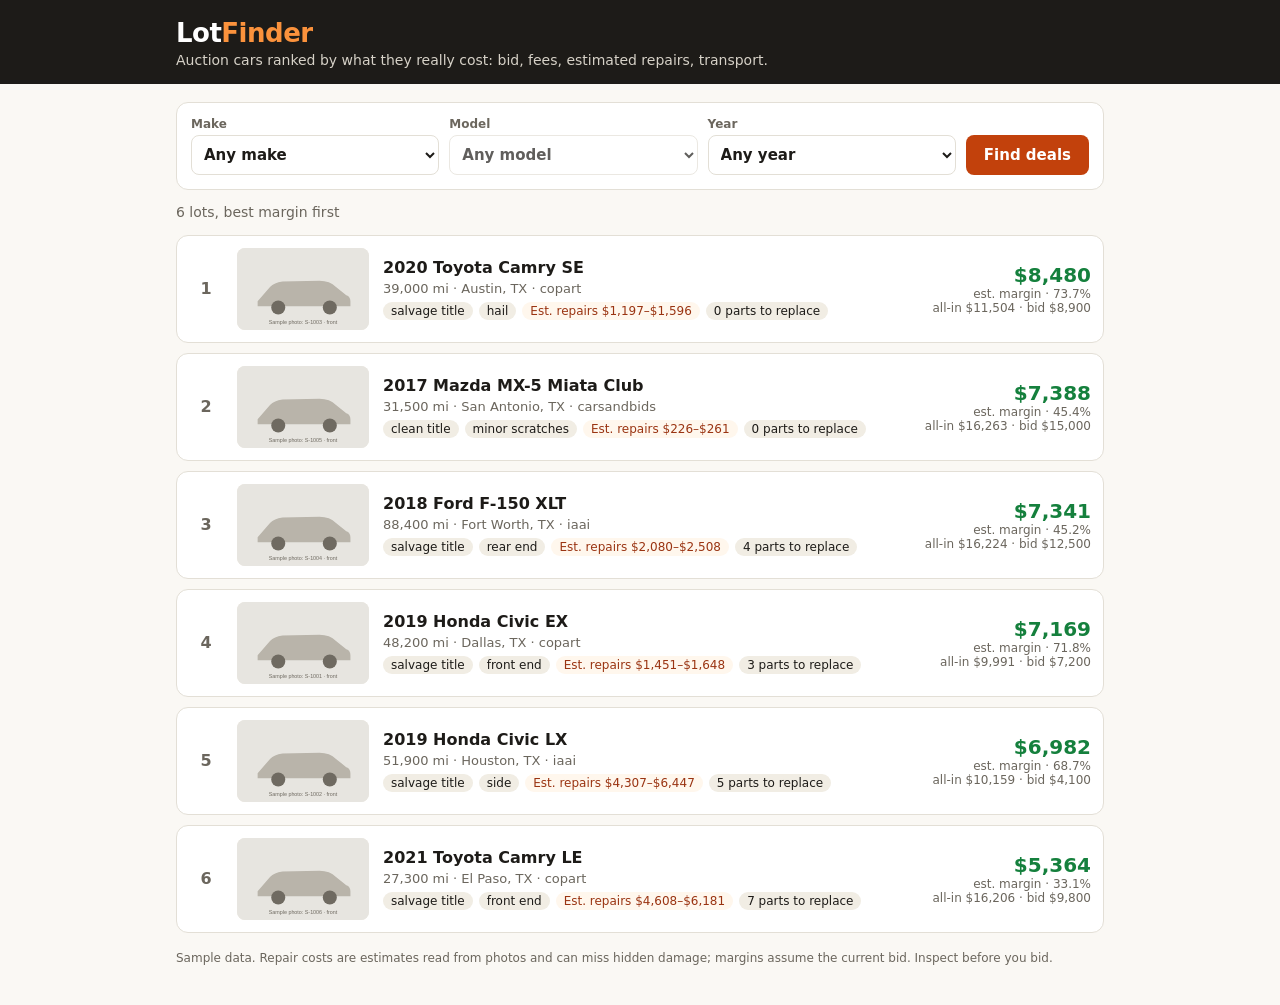
==== index.html @ 8c4d3ca0 "LotFinder 0.9.0" ====
<!DOCTYPE html>
<html lang="en" data-static="1">
<head>
<meta charset="utf-8">
<meta name="viewport" content="width=device-width, initial-scale=1">
<title>LotFinder: auction cars ranked by true margin</title>
<link rel="icon" href="data:image/svg+xml,%3Csvg xmlns='http://www.w3.org/2000/svg' viewBox='0 0 16 16'%3E%3Crect width='16' height='16' rx='3' fill='%23c2410c'/%3E%3C/svg%3E">
<link rel="stylesheet" href="static/style.css">
</head>
<body>
<header class="top">
  <div class="wrap">
    <a class="brand" href="./">Lot<span>Finder</span></a>
    <p class="tag">Auction cars ranked by what they really cost: bid, fees, estimated repairs, transport.</p>
  </div>
</header>

<main class="wrap">
  <form id="search" class="search" autocomplete="off">
    <label>Make
      <select id="make" name="make"><option value="">Any make</option></select>
    </label>
    <label>Model
      <select id="model" name="model" disabled><option value="">Any model</option></select>
    </label>
    <label>Year
      <select id="year" name="year"><option value="">Any year</option></select>
    </label>
    <button type="submit">Find deals</button>
  </form>

  <p id="status" class="status" role="status"></p>
  <ol id="results" class="results"></ol>
  <p class="fine">Sample data. Repair costs are estimates read from photos and can miss hidden
    damage; margins assume the current bid. Inspect before you bid.</p>
</main>

<dialog id="lot" class="lot">
  <form method="dialog"><button class="close" aria-label="Close">×</button></form>
  <div id="lot-body"></div>
</dialog>

<script src="static/app.js"></script>
</body>
</html>
---- static/style.css ----
:root {
  --ink: #1d1b18; --muted: #6b665d; --line: #e3dfd6; --bg: #faf8f4; --card: #fff;
  --accent: #c2410c; --good: #15803d; --bad: #b91c1c; --chip: #f1ede4;
  font-family: system-ui, -apple-system, "Segoe UI", Roboto, sans-serif;
  color: var(--ink); background: var(--bg);
}
* { box-sizing: border-box; }
body { margin: 0; }
.wrap { max-width: 960px; margin: 0 auto; padding: 0 16px; }
.top { background: var(--ink); color: #fff; padding: 18px 0 16px; }
.brand { color: #fff; text-decoration: none; font-weight: 800; font-size: 26px; letter-spacing: -0.5px; }
.brand span { color: #fb923c; }
.tag { margin: 4px 0 0; color: #d6d1c7; font-size: 14px; }

.search { display: grid; grid-template-columns: repeat(3, 1fr) auto; gap: 10px; align-items: end;
  background: var(--card); border: 1px solid var(--line); border-radius: 12px; padding: 14px; margin: 18px 0 8px; }
.search label { display: flex; flex-direction: column; font-size: 12px; font-weight: 600; color: var(--muted); gap: 4px; }
.search select, .search button { font: inherit; font-size: 15px; height: 40px; border-radius: 8px; }
.search select { border: 1px solid var(--line); background: #fff; padding: 0 8px; color: var(--ink); }
.search button { background: var(--accent); color: #fff; border: 0; padding: 0 18px; font-weight: 700; cursor: pointer; }
@media (max-width: 640px) { .search { grid-template-columns: 1fr 1fr; } .search button { grid-column: span 2; } }

.status { color: var(--muted); font-size: 14px; min-height: 1.2em; }
.results { list-style: none; padding: 0; margin: 0; display: grid; gap: 10px; }
.deal { display: grid; grid-template-columns: 34px 132px 1fr auto; gap: 14px; align-items: center;
  background: var(--card); border: 1px solid var(--line); border-radius: 12px; padding: 12px; cursor: pointer; }
.deal:hover, .deal:focus-visible { border-color: var(--accent); outline: none; }
.rank { font-weight: 800; color: var(--muted); text-align: center; }
.deal img { width: 132px; height: 82px; object-fit: cover; border-radius: 8px; background: var(--chip); }
.deal h3 { margin: 0 0 4px; font-size: 16px; }
.meta { color: var(--muted); font-size: 13px; }
.chips { display: flex; flex-wrap: wrap; gap: 6px; margin-top: 6px; }
.chip { background: var(--chip); border-radius: 99px; padding: 2px 8px; font-size: 12px; }
.chip.est { background: #fff7ed; color: #9a3412; }
.money { text-align: right; }
.margin { font-size: 20px; font-weight: 800; }
.pos { color: var(--good); } .neg { color: var(--bad); }
.small { font-size: 12px; color: var(--muted); }
@media (max-width: 640px) {
  .deal { grid-template-columns: 96px 1fr; }
  .rank { display: none; } .deal img { width: 96px; height: 64px; }
  .money { grid-column: span 2; text-align: left; display: flex; gap: 12px; align-items: baseline; }
}
.fine { color: var(--muted); font-size: 12px; margin: 18px 0 40px; }

.lot { width: min(760px, 96vw); max-height: 92vh; overflow: auto; border: 0; border-radius: 14px; padding: 18px; }
.lot::backdrop { background: rgb(0 0 0 / 0.45); }
.close { float: right; border: 0; background: none; font-size: 28px; line-height: 1; cursor: pointer; color: var(--muted); }
.photos { display: grid; grid-template-columns: repeat(auto-fill, minmax(150px, 1fr)); gap: 8px; margin: 12px 0; }
.photos img { width: 100%; border-radius: 8px; background: var(--chip); }
table { width: 100%; border-collapse: collapse; font-size: 14px; }
th, td { text-align: left; padding: 6px 4px; border-bottom: 1px solid var(--line); }
td.n, th.n { text-align: right; font-variant-numeric: tabular-nums; }
tr.total td { font-weight: 800; border-bottom: 0; }
.notice { background: #fff7ed; color: #9a3412; border-radius: 8px; padding: 8px 10px; font-size: 13px; margin: 10px 0; }
h4 { margin: 18px 0 6px; }
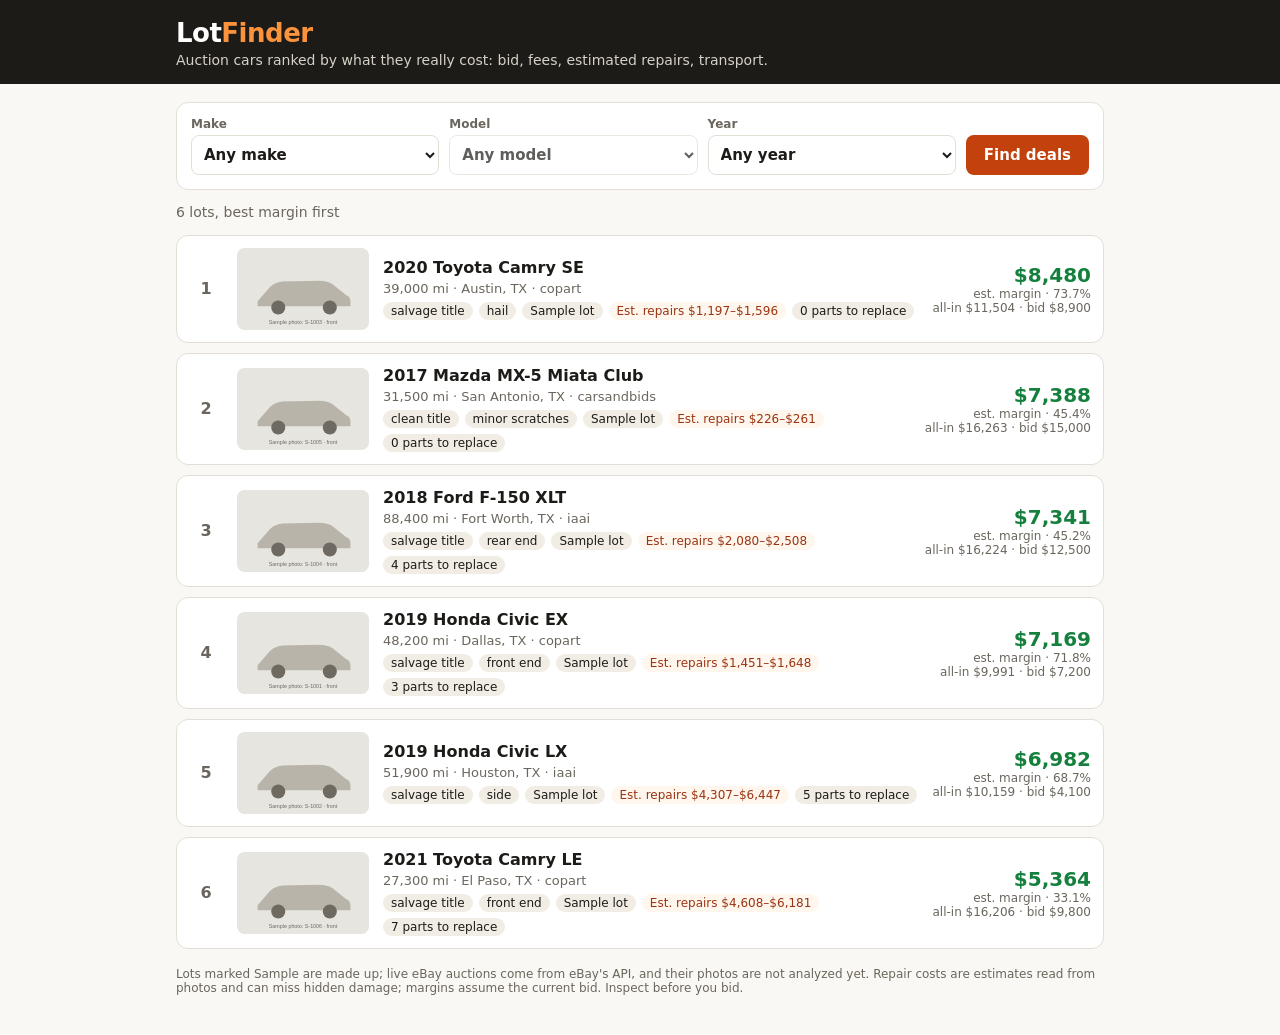
==== commit bdb45efa: "LotFinder 0.10.0" ====
--- a/index.html
+++ b/index.html
@@ -31,7 +31,7 @@
 
   <p id="status" class="status" role="status"></p>
   <ol id="results" class="results"></ol>
-  <p class="fine">Sample data. Repair costs are estimates read from photos and can miss hidden
+  <p class="fine">Lots marked Sample are made up; live eBay auctions come from eBay's API, and their photos are not analyzed yet. Repair costs are estimates read from photos and can miss hidden
     damage; margins assume the current bid. Inspect before you bid.</p>
 </main>
 
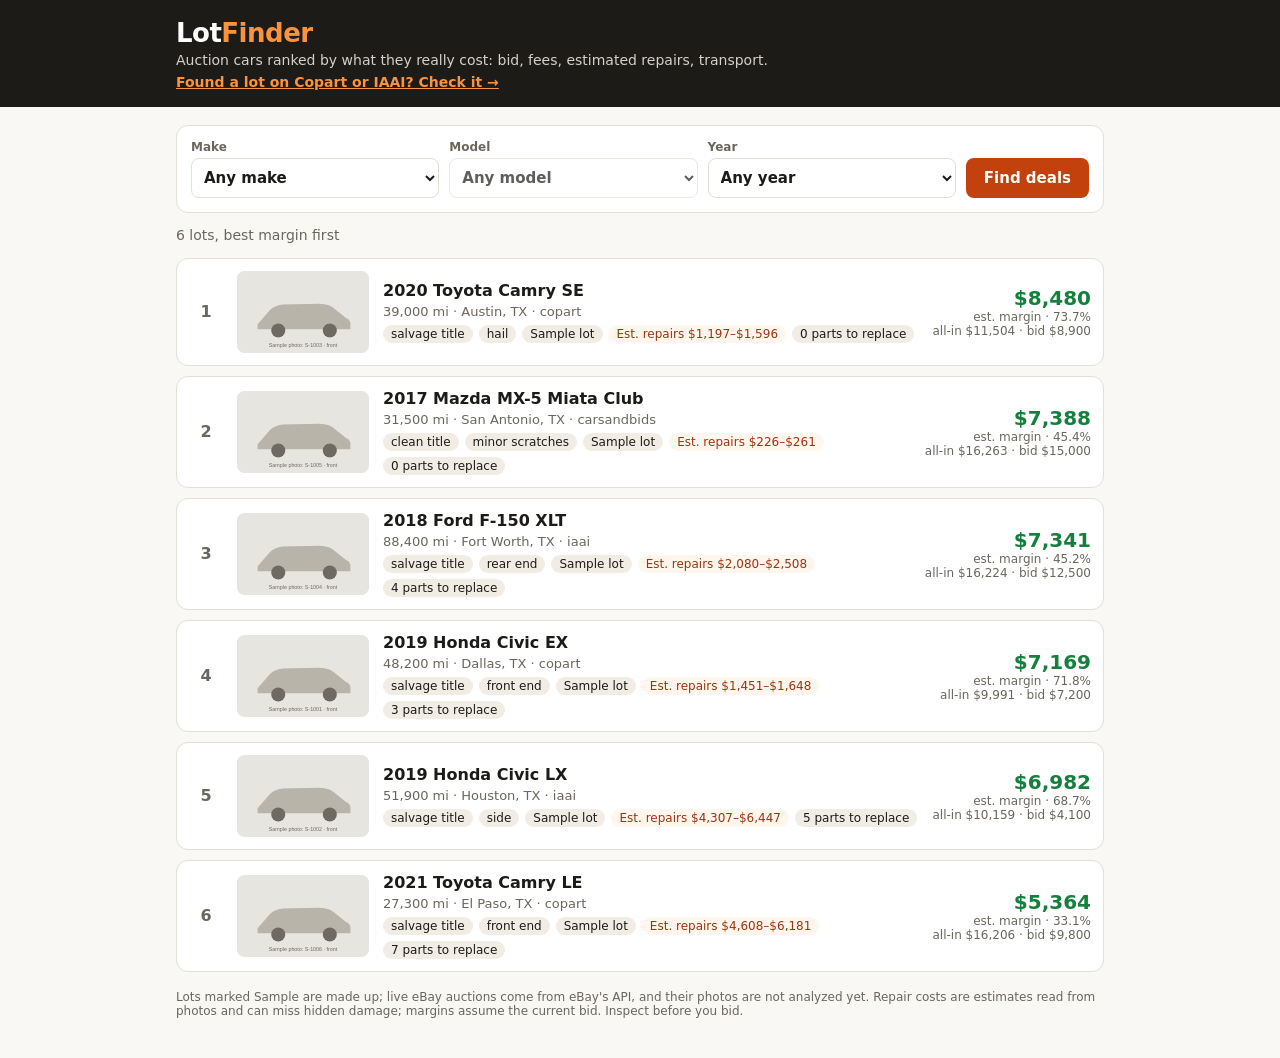
==== commit cdff740a: "LotFinder 0.11.0" ====
--- a/index.html
+++ b/index.html
@@ -12,6 +12,7 @@
   <div class="wrap">
     <a class="brand" href="./">Lot<span>Finder</span></a>
     <p class="tag">Auction cars ranked by what they really cost: bid, fees, estimated repairs, transport.</p>
+    <a class="cta" href="check.html">Found a lot on Copart or IAAI? Check it →</a>
   </div>
 </header>
 
--- a/static/style.css
+++ b/static/style.css
@@ -54,3 +54,29 @@
 tr.total td { font-weight: 800; border-bottom: 0; }
 .notice { background: #fff7ed; color: #9a3412; border-radius: 8px; padding: 8px 10px; font-size: 13px; margin: 10px 0; }
 h4 { margin: 18px 0 6px; }
+
+/* Check a lot (check.html) */
+.nav { margin: 14px 0 0; font-size: 14px; }
+.nav a, .result a { color: var(--accent); }
+.check fieldset { background: var(--card); border: 1px solid var(--line); border-radius: 12px; padding: 14px;
+  margin: 14px 0; display: grid; grid-template-columns: repeat(3, 1fr); gap: 10px; }
+.check legend { font-weight: 700; padding: 0 6px; }
+.check label { display: flex; flex-direction: column; font-size: 12px; font-weight: 600; color: var(--muted); gap: 4px; }
+.check label.wide { grid-column: 1 / -1; }
+.check input, .check select { font: inherit; font-size: 15px; height: 40px; border: 1px solid var(--line);
+  border-radius: 8px; padding: 0 8px; background: #fff; color: var(--ink); min-width: 0; }
+.check input[type="file"] { grid-column: 1 / -1; height: auto; padding: 8px; }
+.check .photos { grid-column: 1 / -1; }
+.check button { font: inherit; font-size: 16px; height: 44px; border: 0; border-radius: 8px; padding: 0 22px;
+  background: var(--accent); color: #fff; font-weight: 700; cursor: pointer; }
+.parts { grid-column: 1 / -1; display: grid; grid-template-columns: repeat(auto-fill, minmax(220px, 1fr)); gap: 8px; }
+.check label.part { flex-direction: row; align-items: center; justify-content: space-between; gap: 8px;
+  font-weight: 500; color: var(--ink); font-size: 14px; }
+.check label.part select { height: 34px; width: 104px; flex: none; }
+.error { color: var(--bad); font-weight: 600; min-height: 1.2em; }
+.result { background: var(--card); border: 1px solid var(--line); border-radius: 12px; padding: 16px; margin: 14px 0; }
+.result h2 { margin: 0 0 4px; }
+.result .margin { font-size: 26px; font-weight: 800; margin: 8px 0; }
+.result .margin.pos { color: var(--good); } .result .margin.neg { color: var(--bad); }
+.cta { display: inline-block; margin: 6px 0 0; font-size: 14px; color: #fb923c; font-weight: 600; }
+@media (max-width: 640px) { .check fieldset { grid-template-columns: 1fr 1fr; } }
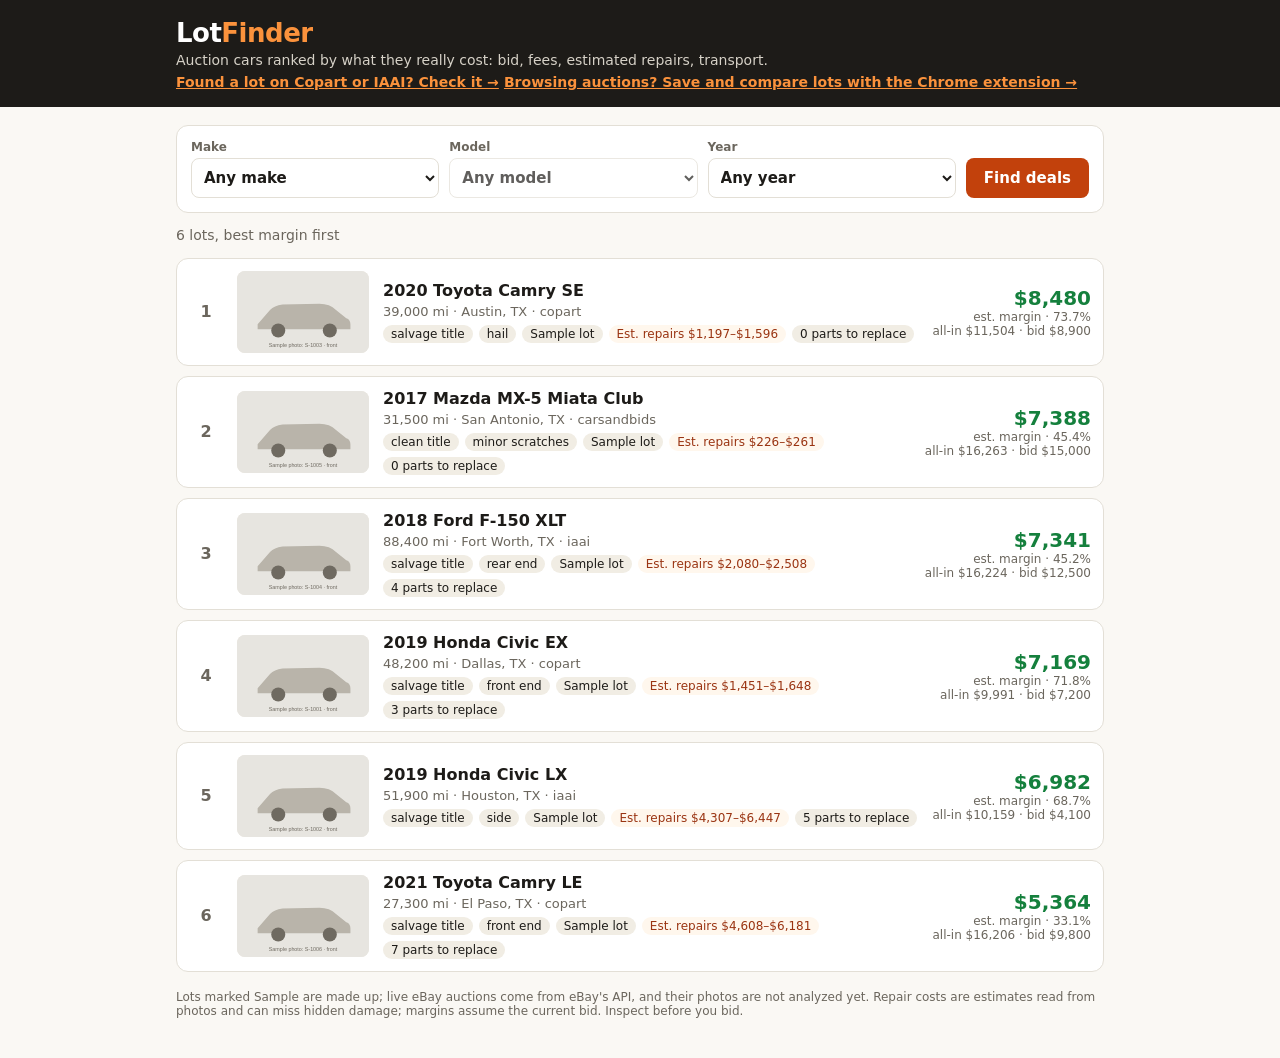
==== commit 81294223: "LotFinder 0.12.0" ====
--- a/index.html
+++ b/index.html
@@ -13,6 +13,7 @@
     <a class="brand" href="./">Lot<span>Finder</span></a>
     <p class="tag">Auction cars ranked by what they really cost: bid, fees, estimated repairs, transport.</p>
     <a class="cta" href="check.html">Found a lot on Copart or IAAI? Check it →</a>
+    <a class="cta" href="extension.html">Browsing auctions? Save and compare lots with the Chrome extension →</a>
   </div>
 </header>
 
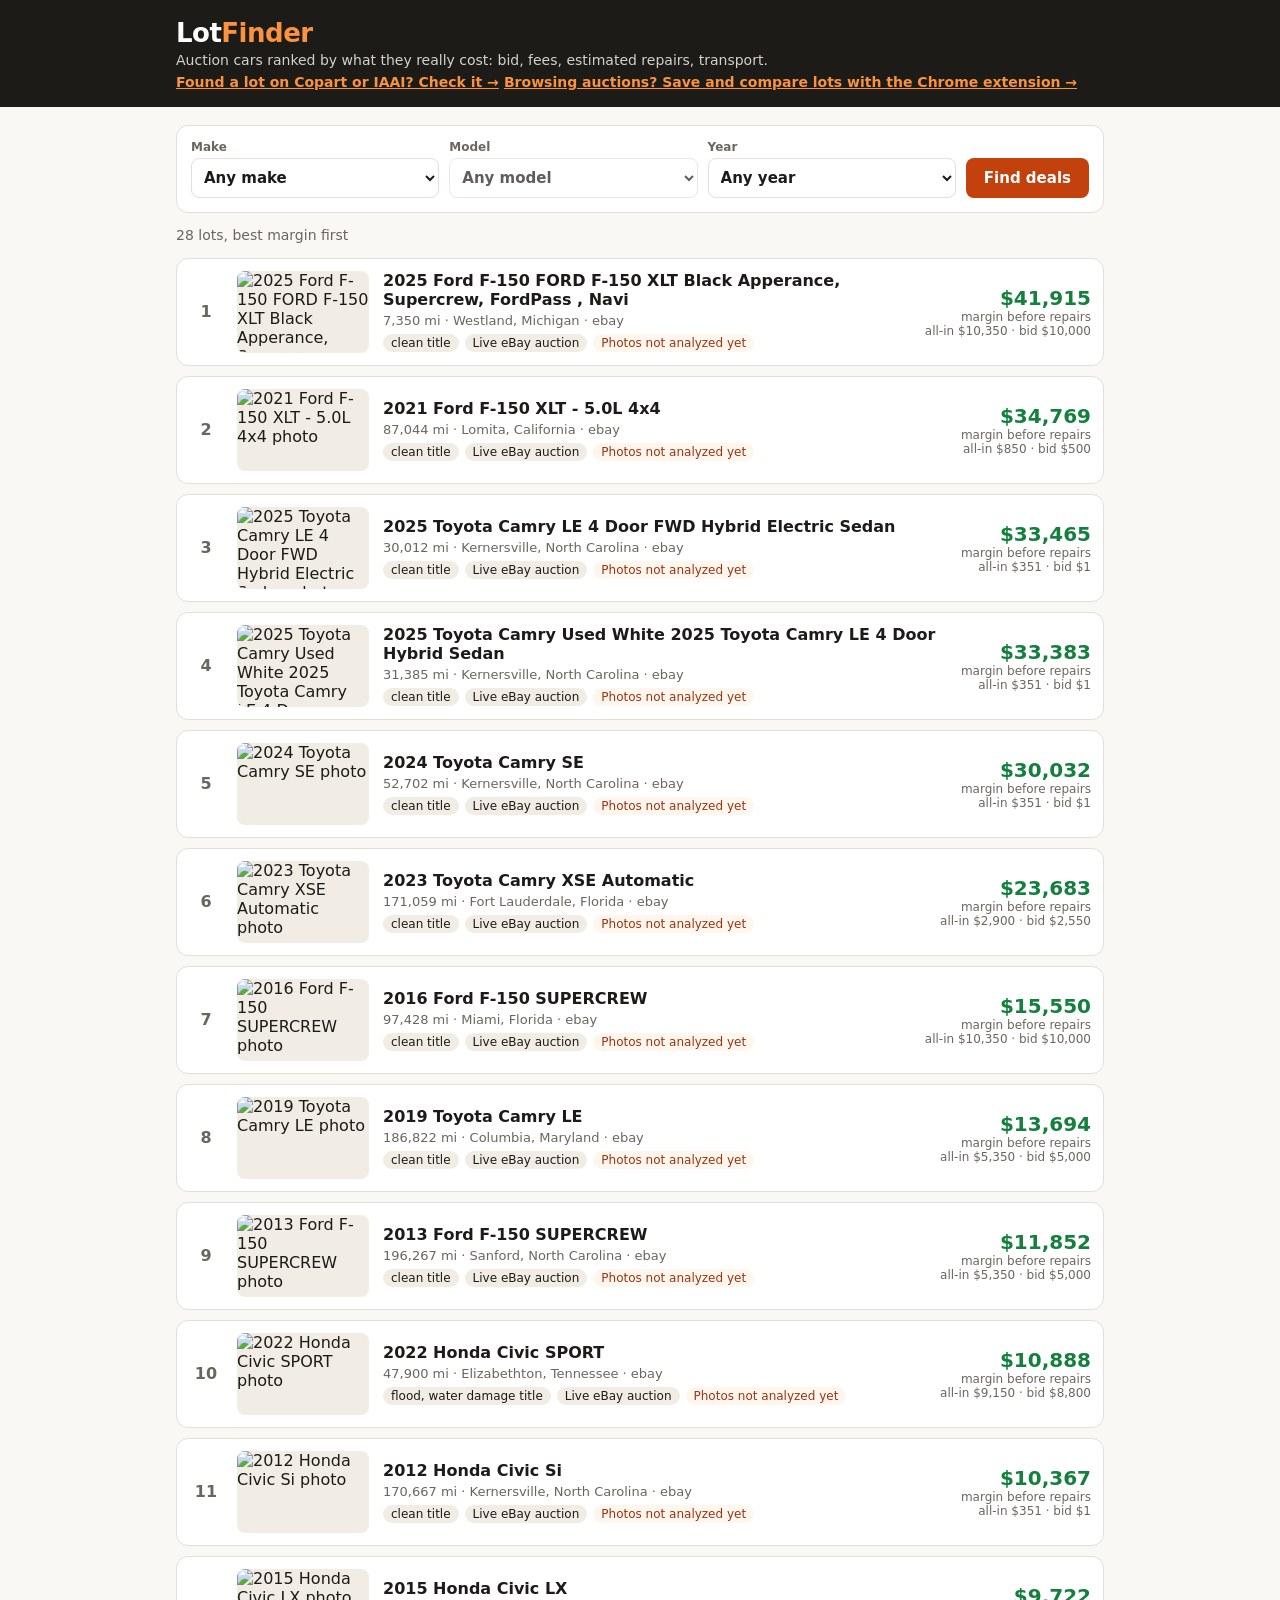
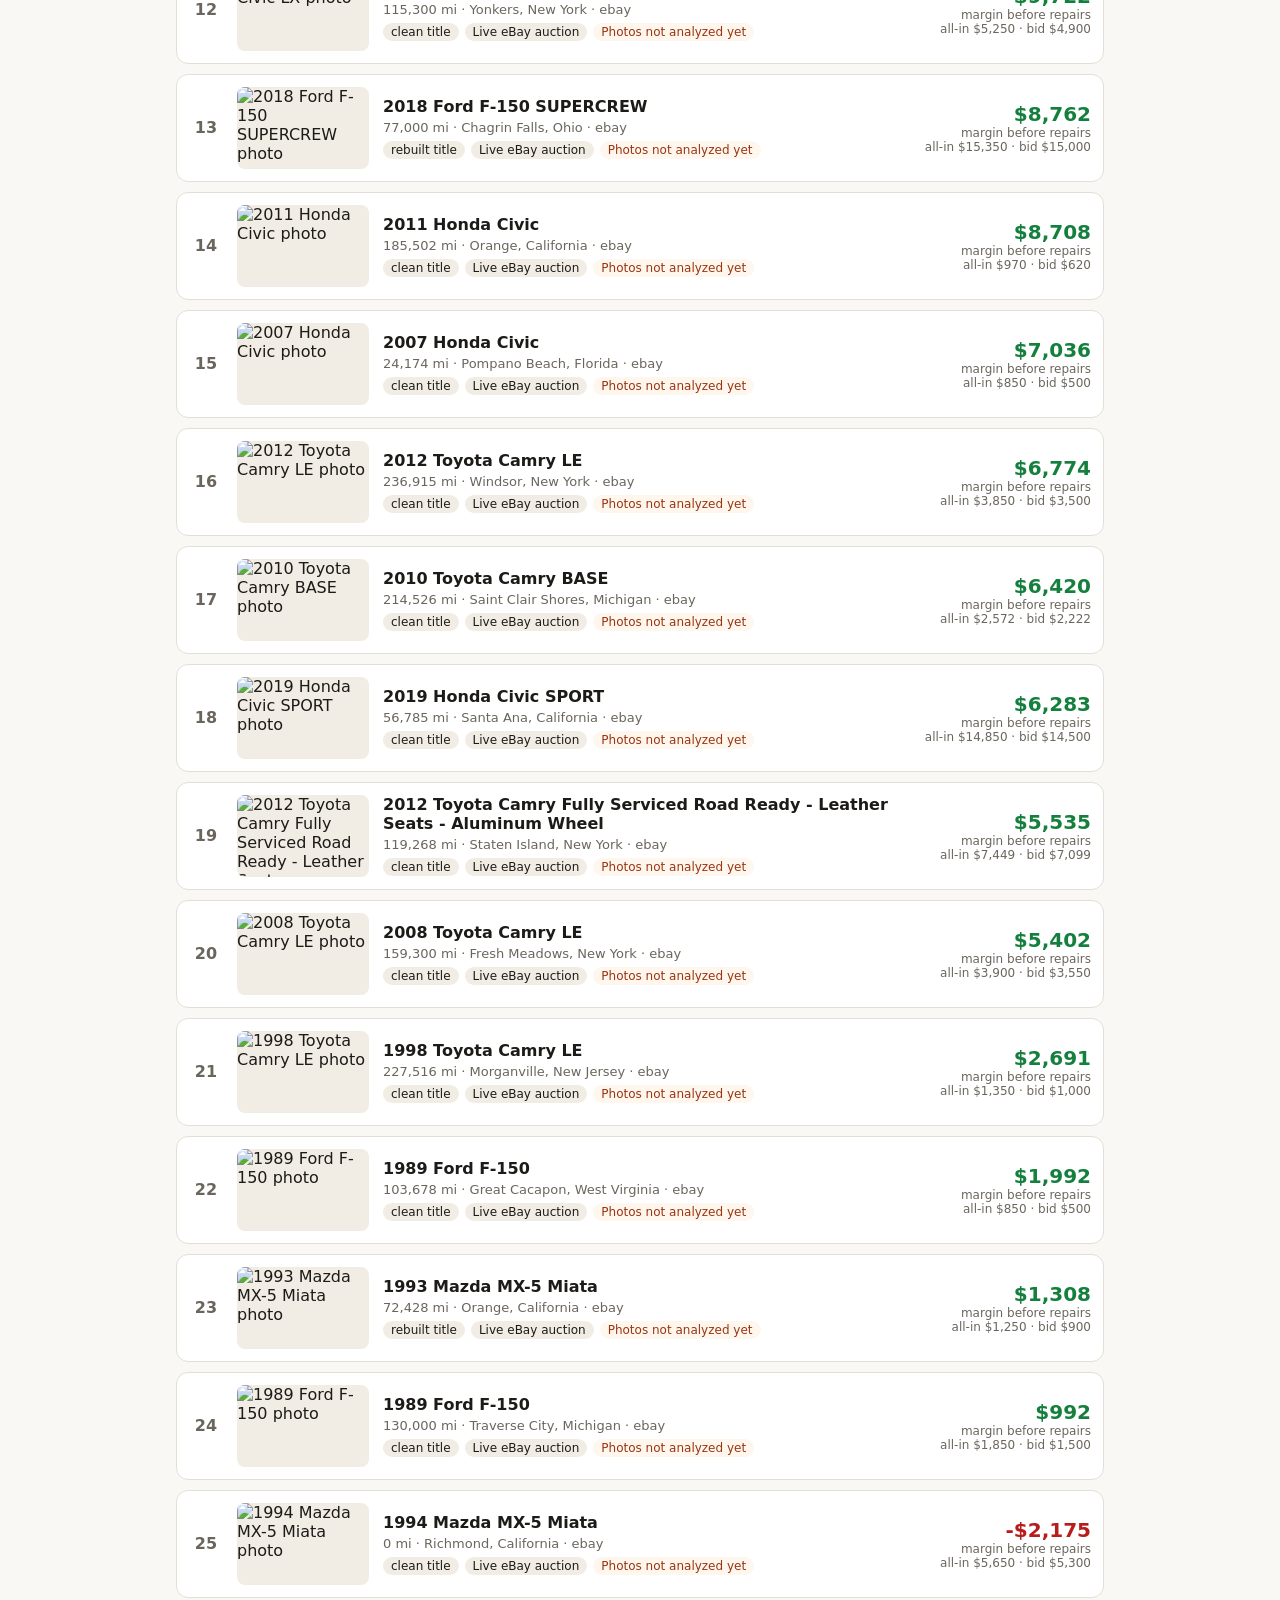
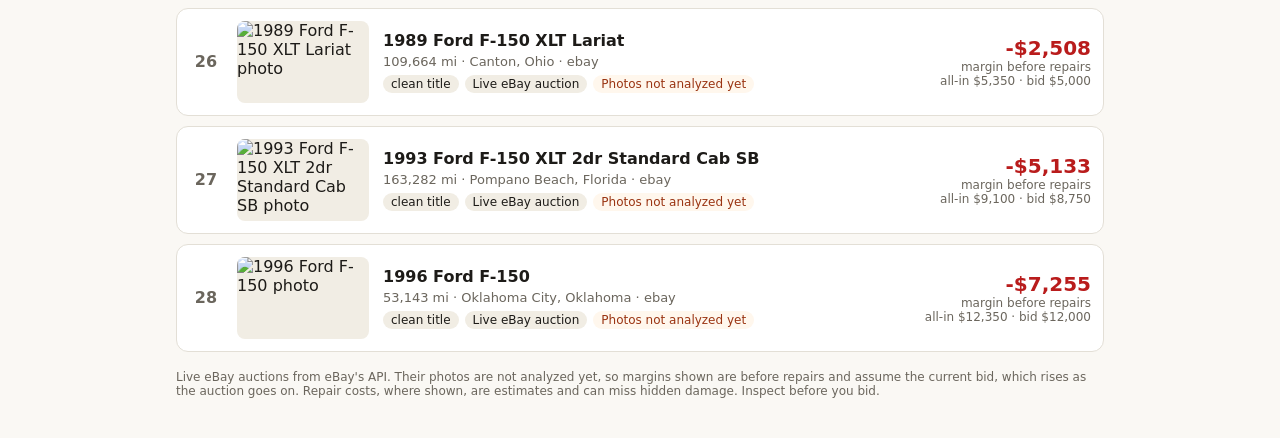
==== commit 6119e43e: "LotFinder 0.13.0" ====
--- a/index.html
+++ b/index.html
@@ -33,8 +33,9 @@
 
   <p id="status" class="status" role="status"></p>
   <ol id="results" class="results"></ol>
-  <p class="fine">Lots marked Sample are made up; live eBay auctions come from eBay's API, and their photos are not analyzed yet. Repair costs are estimates read from photos and can miss hidden
-    damage; margins assume the current bid. Inspect before you bid.</p>
+  <p class="fine">Live eBay auctions from eBay's API. Their photos are not analyzed yet, so margins shown are before
+    repairs and assume the current bid, which rises as the auction goes on. Repair costs, where shown, are
+    estimates and can miss hidden damage. Inspect before you bid.</p>
 </main>
 
 <dialog id="lot" class="lot">
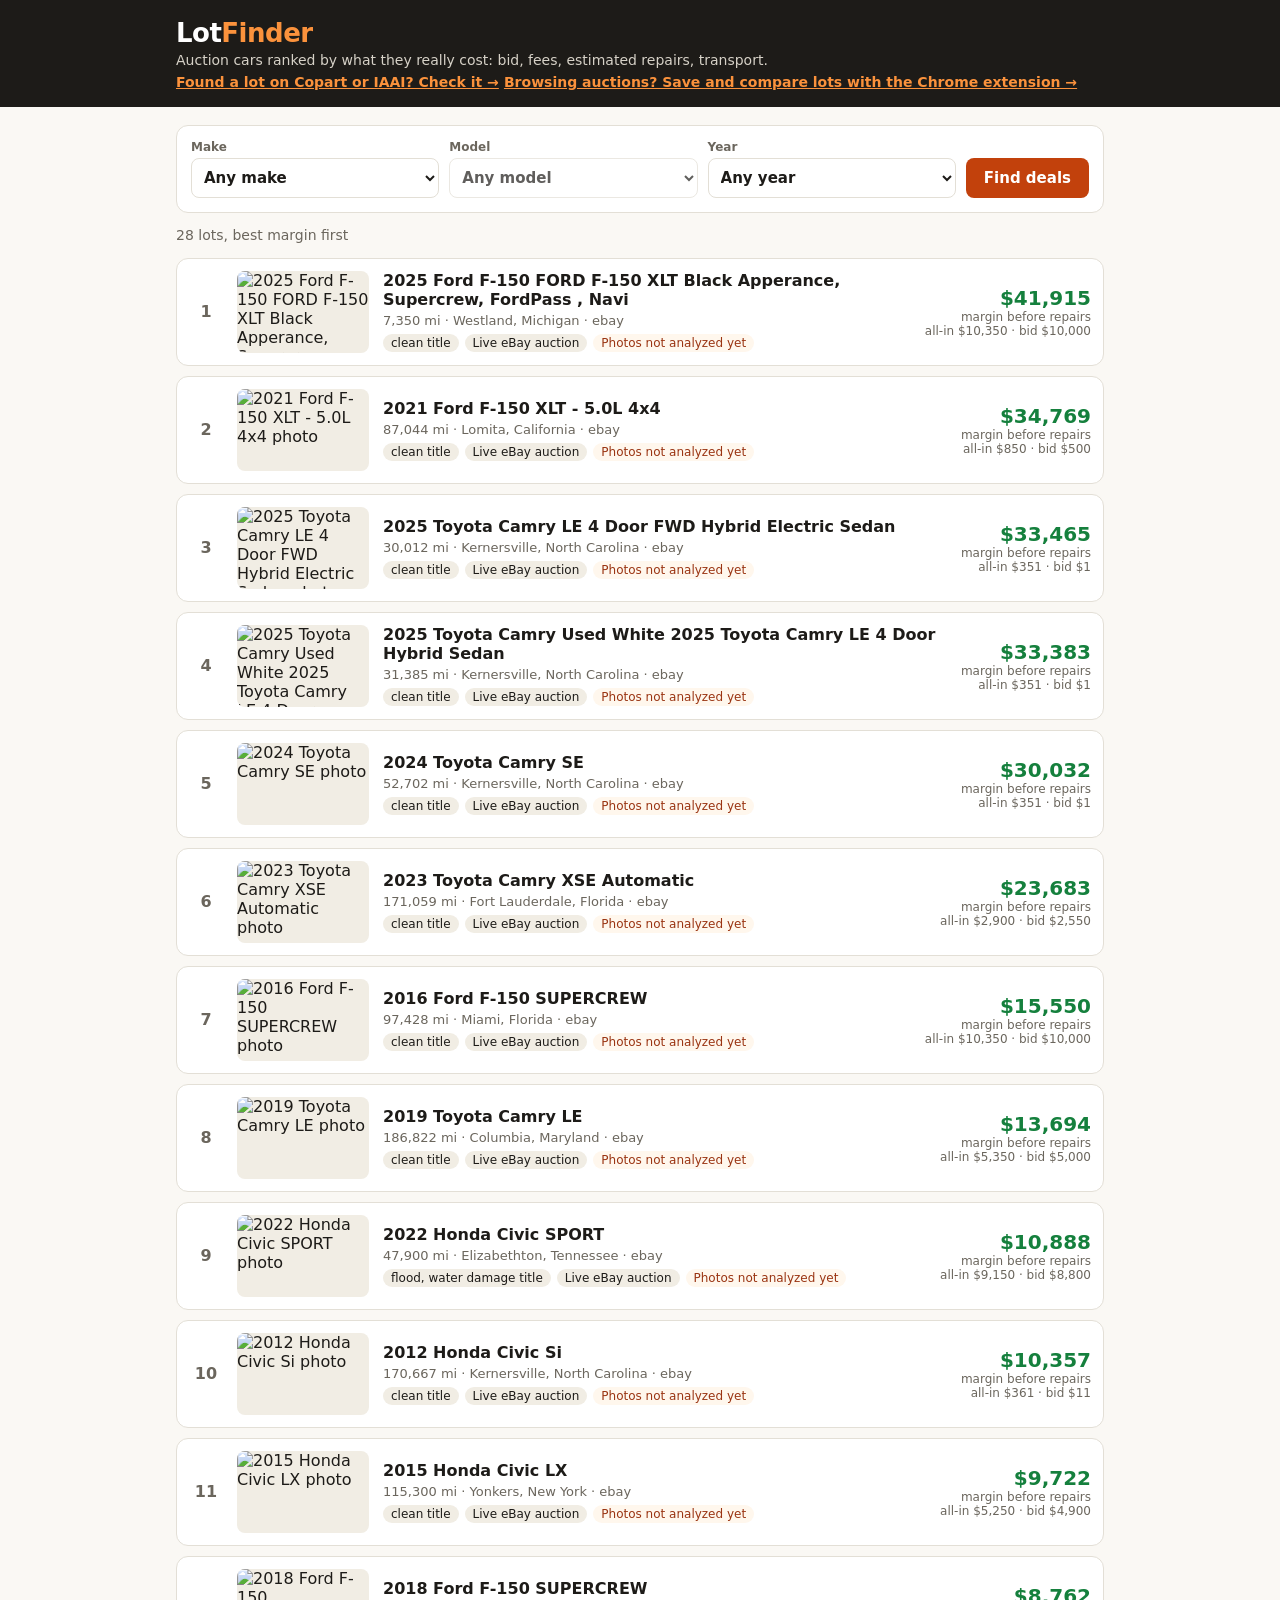
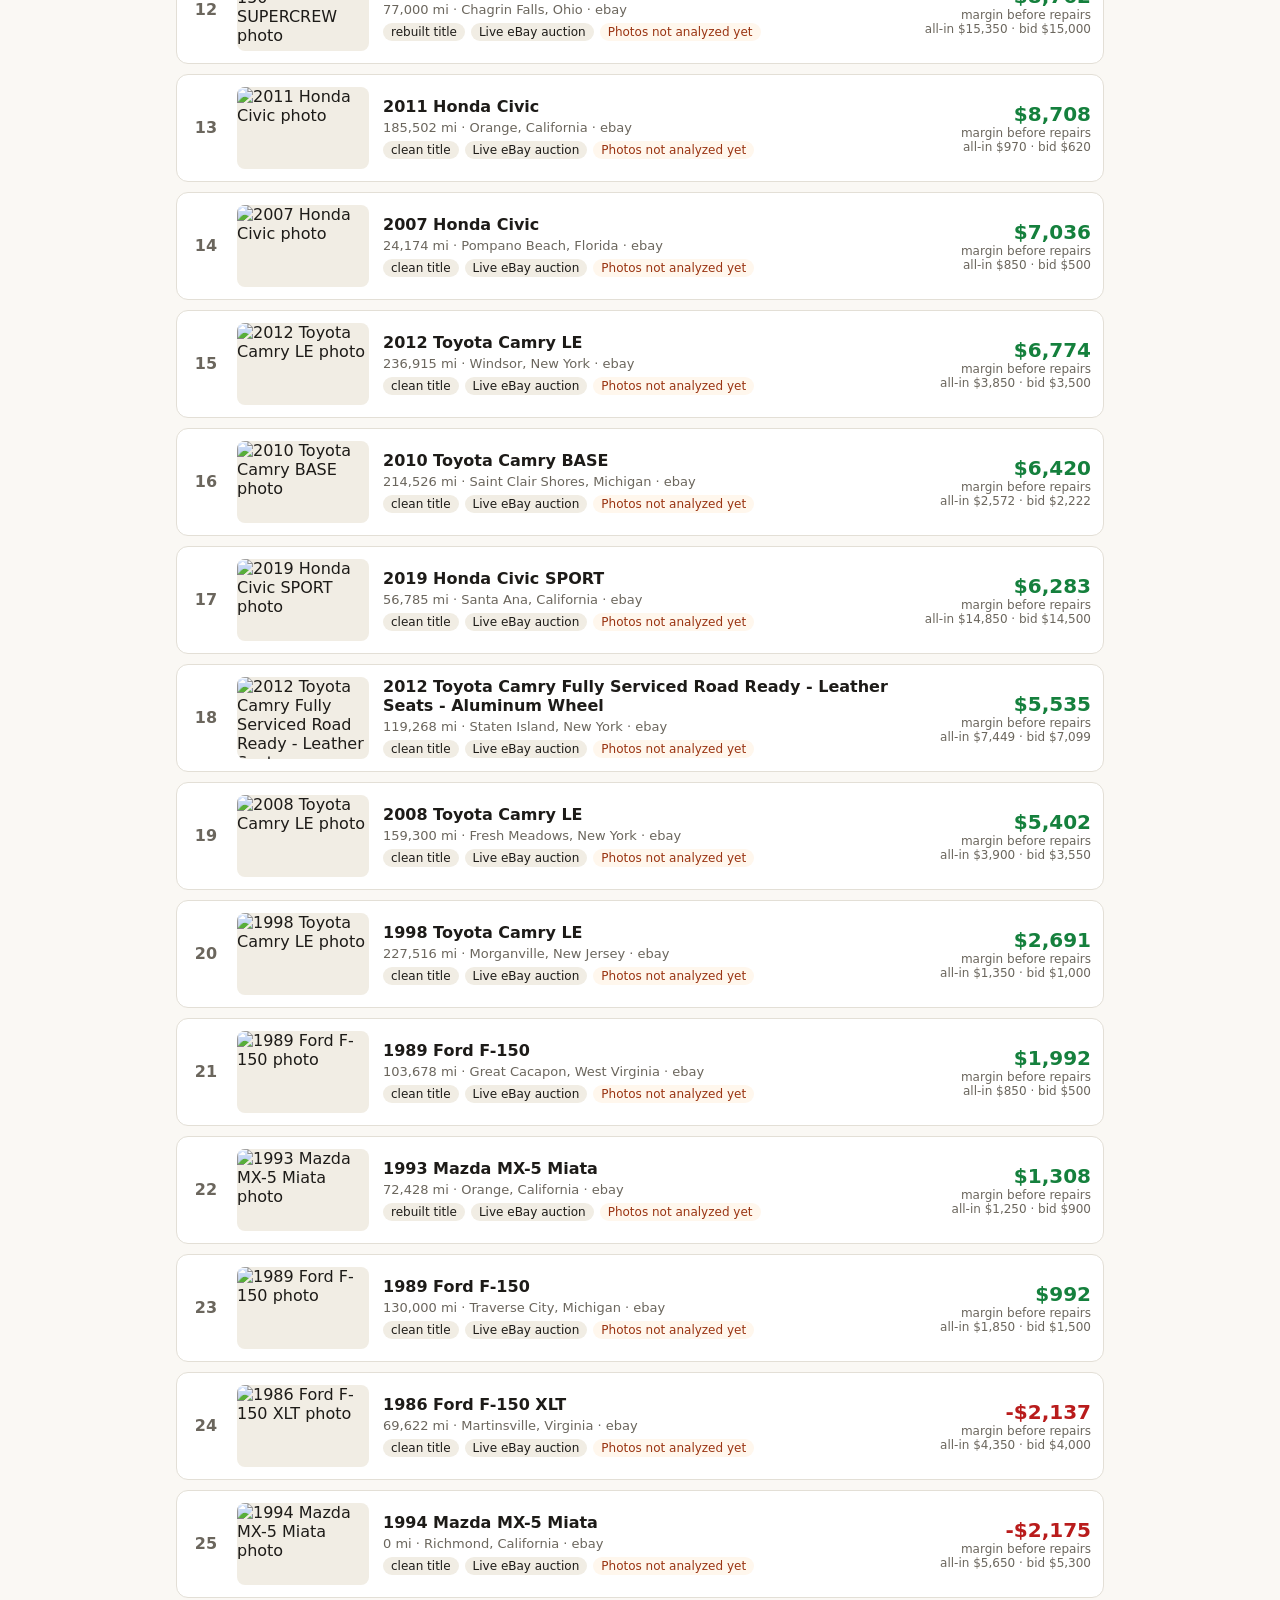
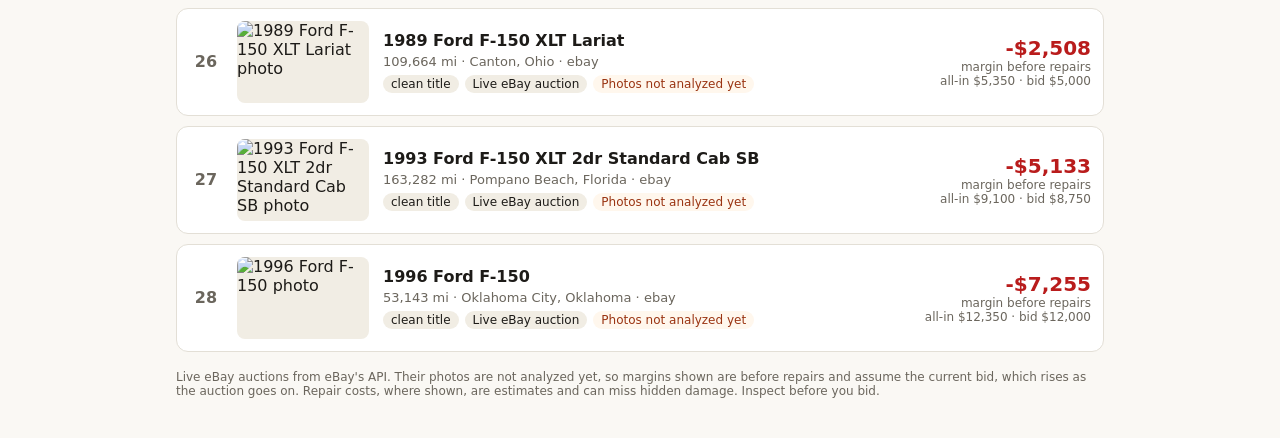
==== commit 069aa829: "LotFinder 0.14.0" ====
--- a/index.html
+++ b/index.html
@@ -43,6 +43,7 @@
   <div id="lot-body"></div>
 </dialog>
 
+<script src="static/score.js"></script>
 <script src="static/app.js"></script>
 </body>
 </html>
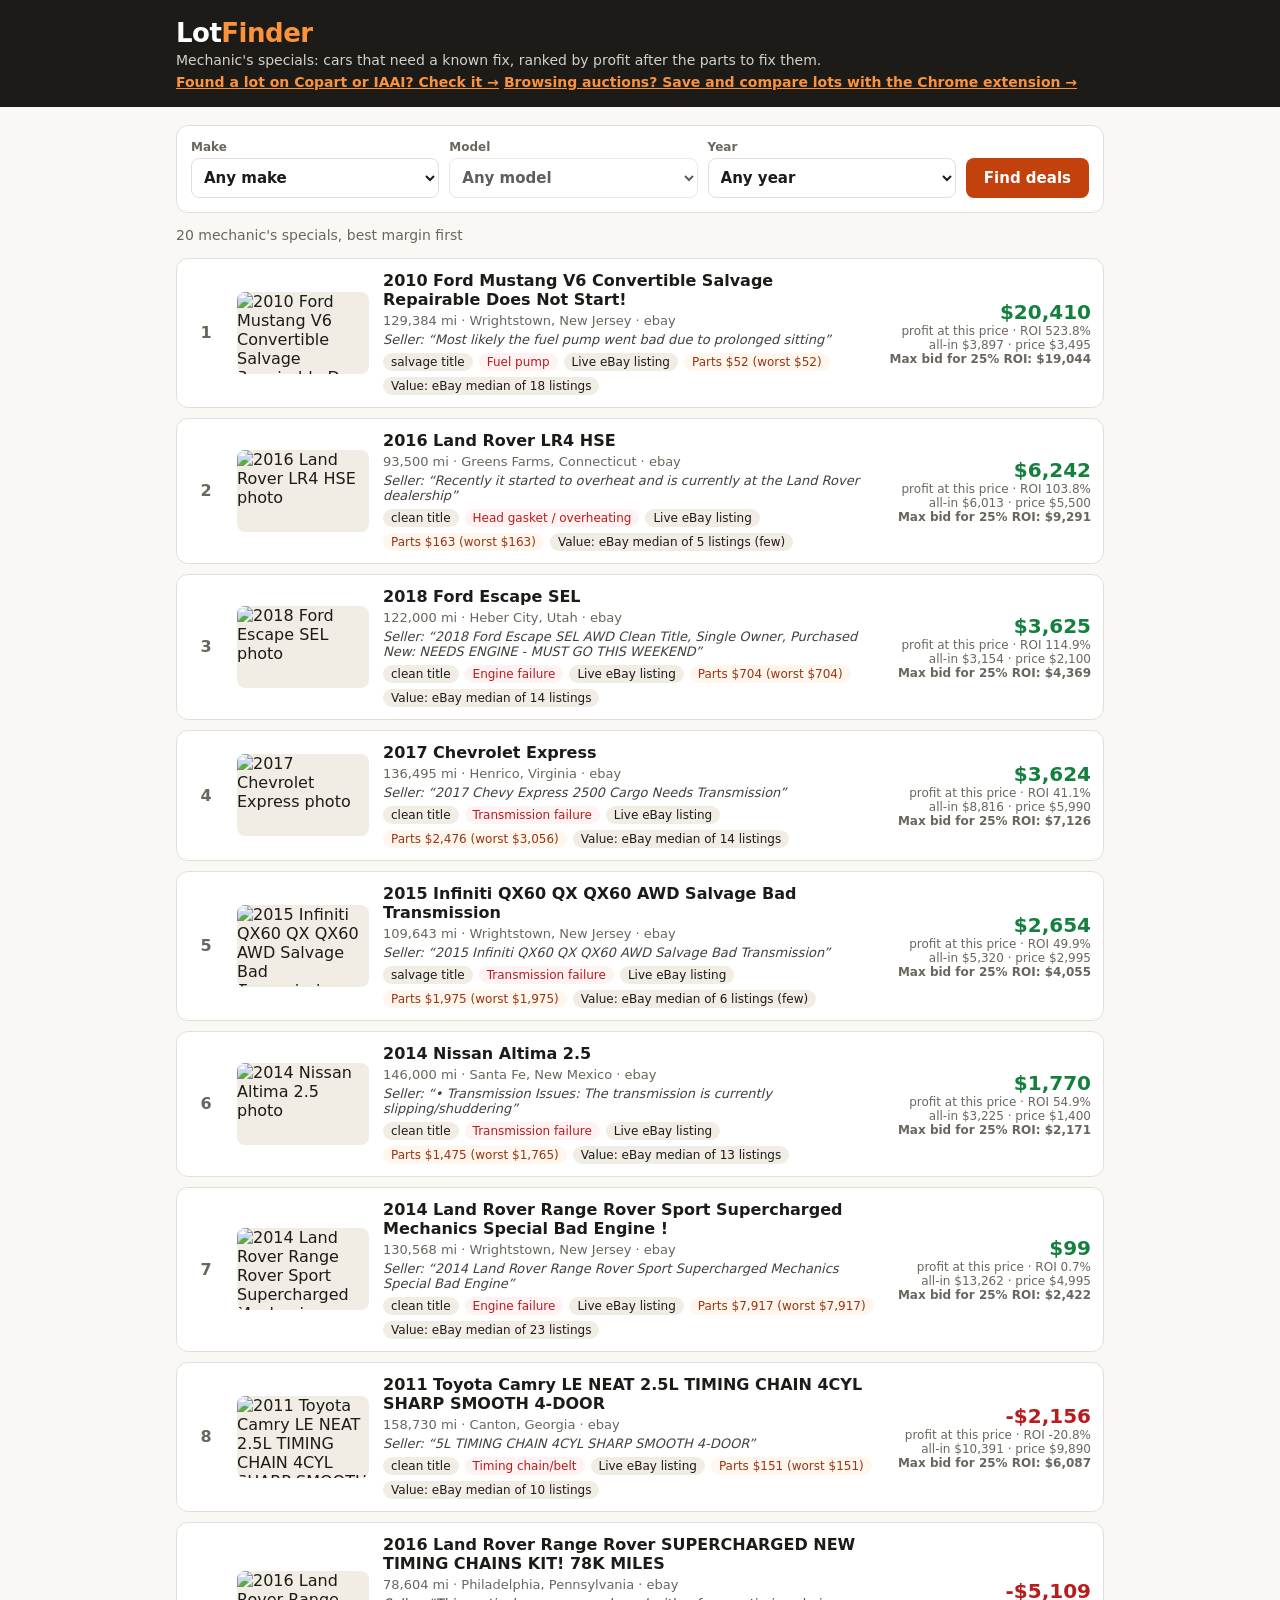
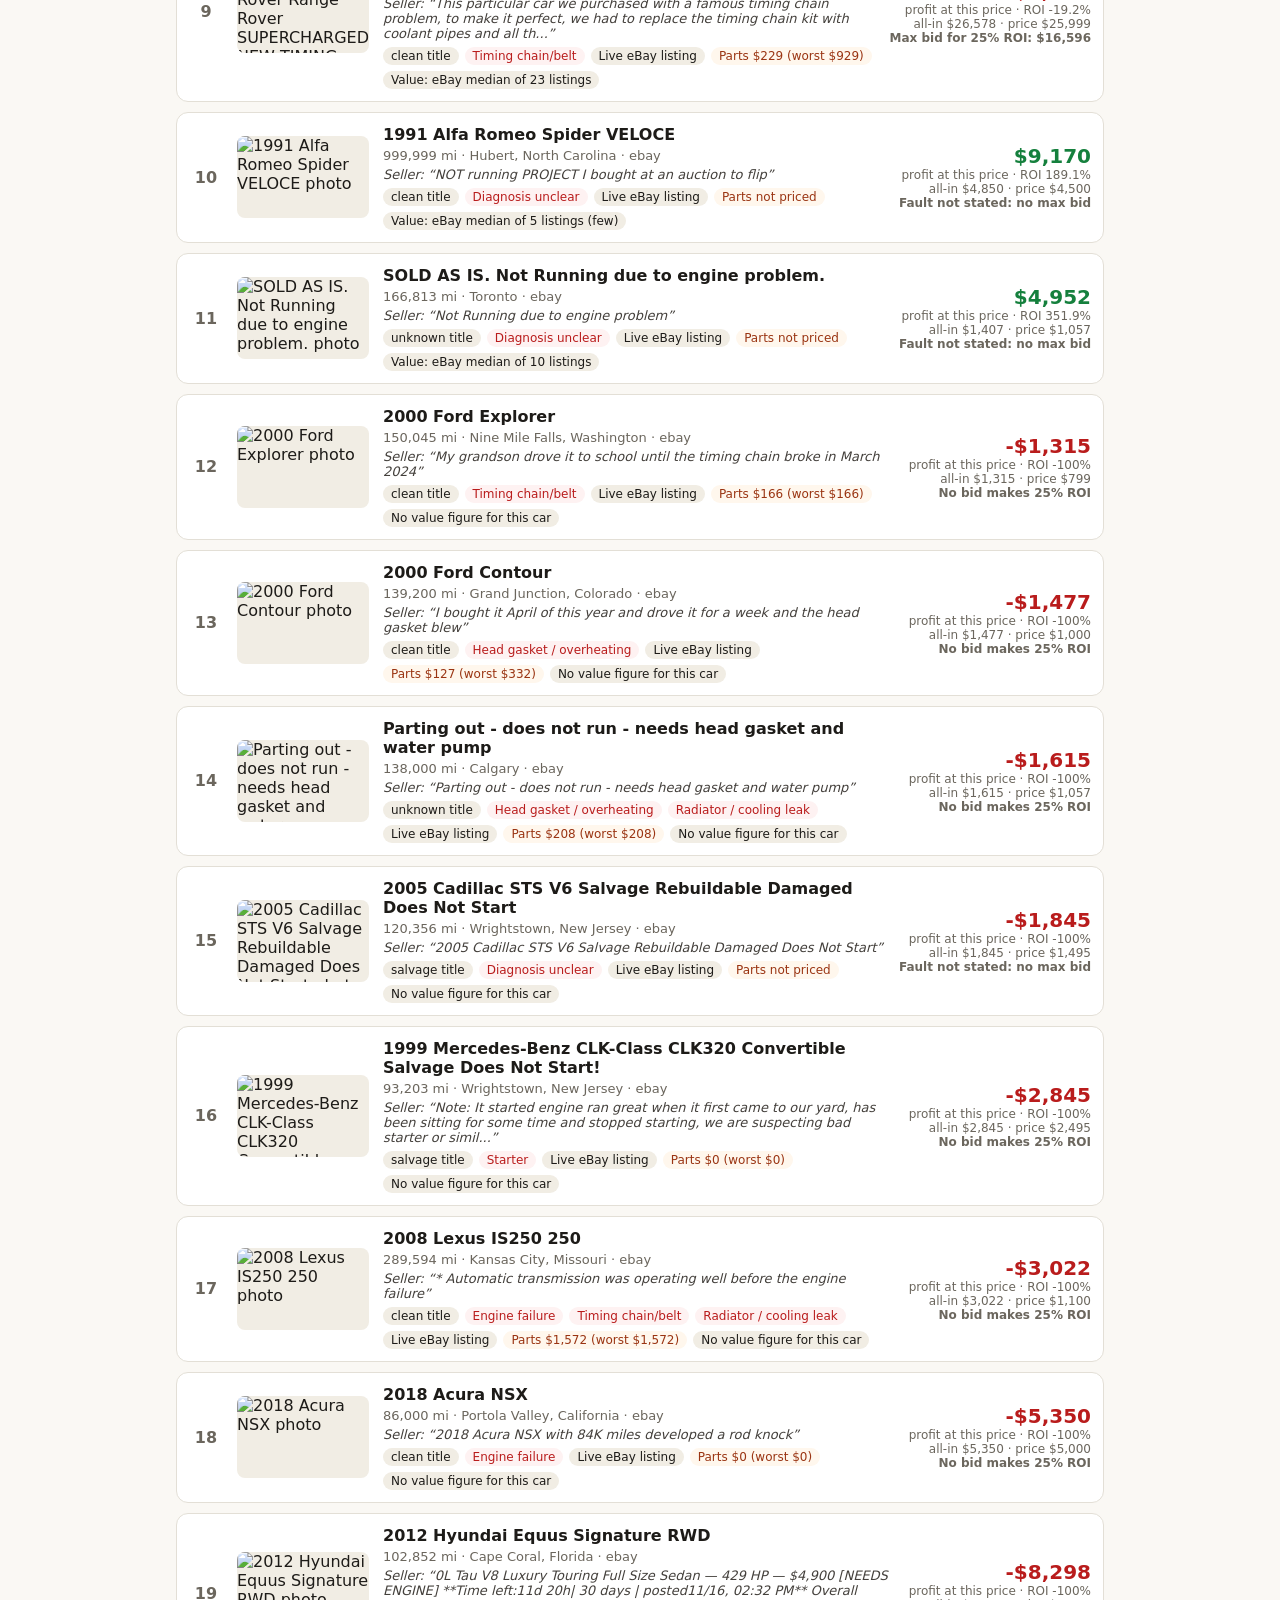
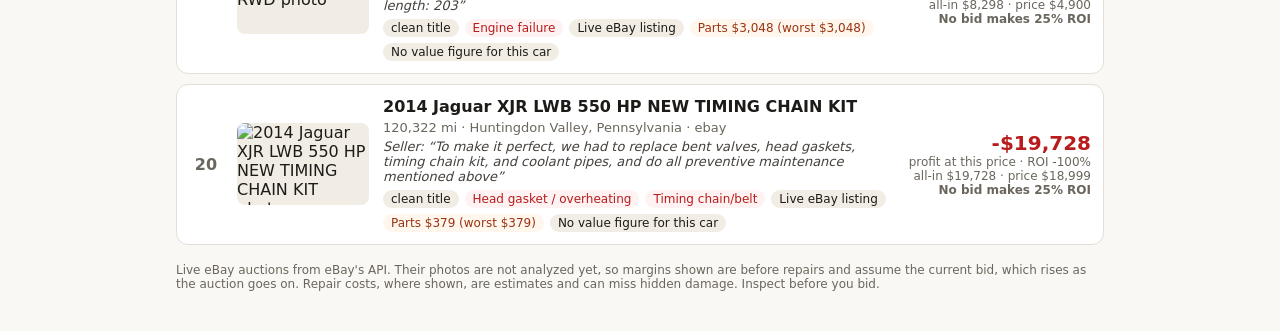
==== commit 4d07f070: "LotFinder 0.19.0" ====
--- a/index.html
+++ b/index.html
@@ -11,7 +11,7 @@
 <header class="top">
   <div class="wrap">
     <a class="brand" href="./">Lot<span>Finder</span></a>
-    <p class="tag">Auction cars ranked by what they really cost: bid, fees, estimated repairs, transport.</p>
+    <p class="tag">Mechanic's specials: cars that need a known fix, ranked by profit after the parts to fix them.</p>
     <a class="cta" href="check.html">Found a lot on Copart or IAAI? Check it →</a>
     <a class="cta" href="extension.html">Browsing auctions? Save and compare lots with the Chrome extension →</a>
   </div>
--- a/static/style.css
+++ b/static/style.css
@@ -80,3 +80,7 @@
 .result .margin.pos { color: var(--good); } .result .margin.neg { color: var(--bad); }
 .cta { display: inline-block; margin: 6px 0 0; font-size: 14px; color: #fb923c; font-weight: 600; }
 @media (max-width: 640px) { .check fieldset { grid-template-columns: 1fr 1fr; } }
+
+.chip.fault { background: #fef2f2; color: #b91c1c; border-color: #fecaca; }
+.seller { font-size: 13px; font-style: italic; color: #44403c; margin: 4px 0; }
+.maxbid { font-weight: 600; }
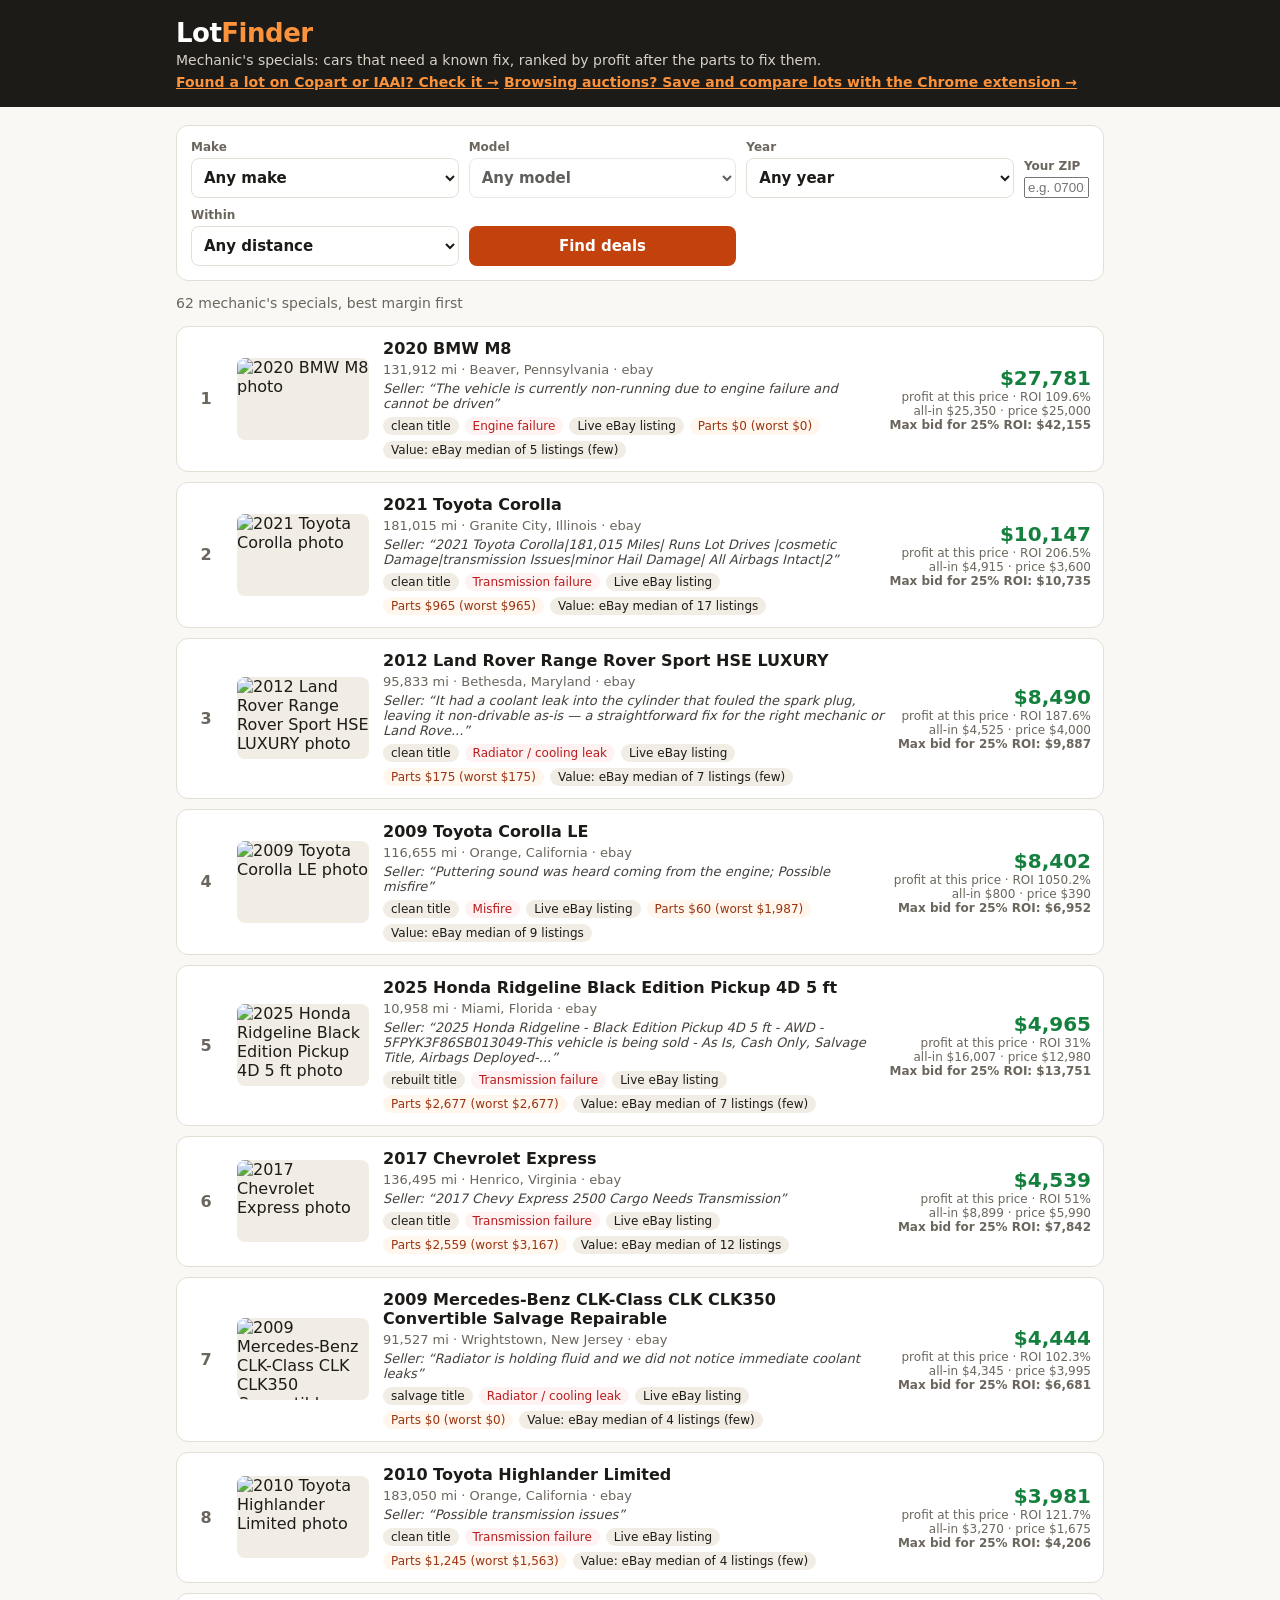
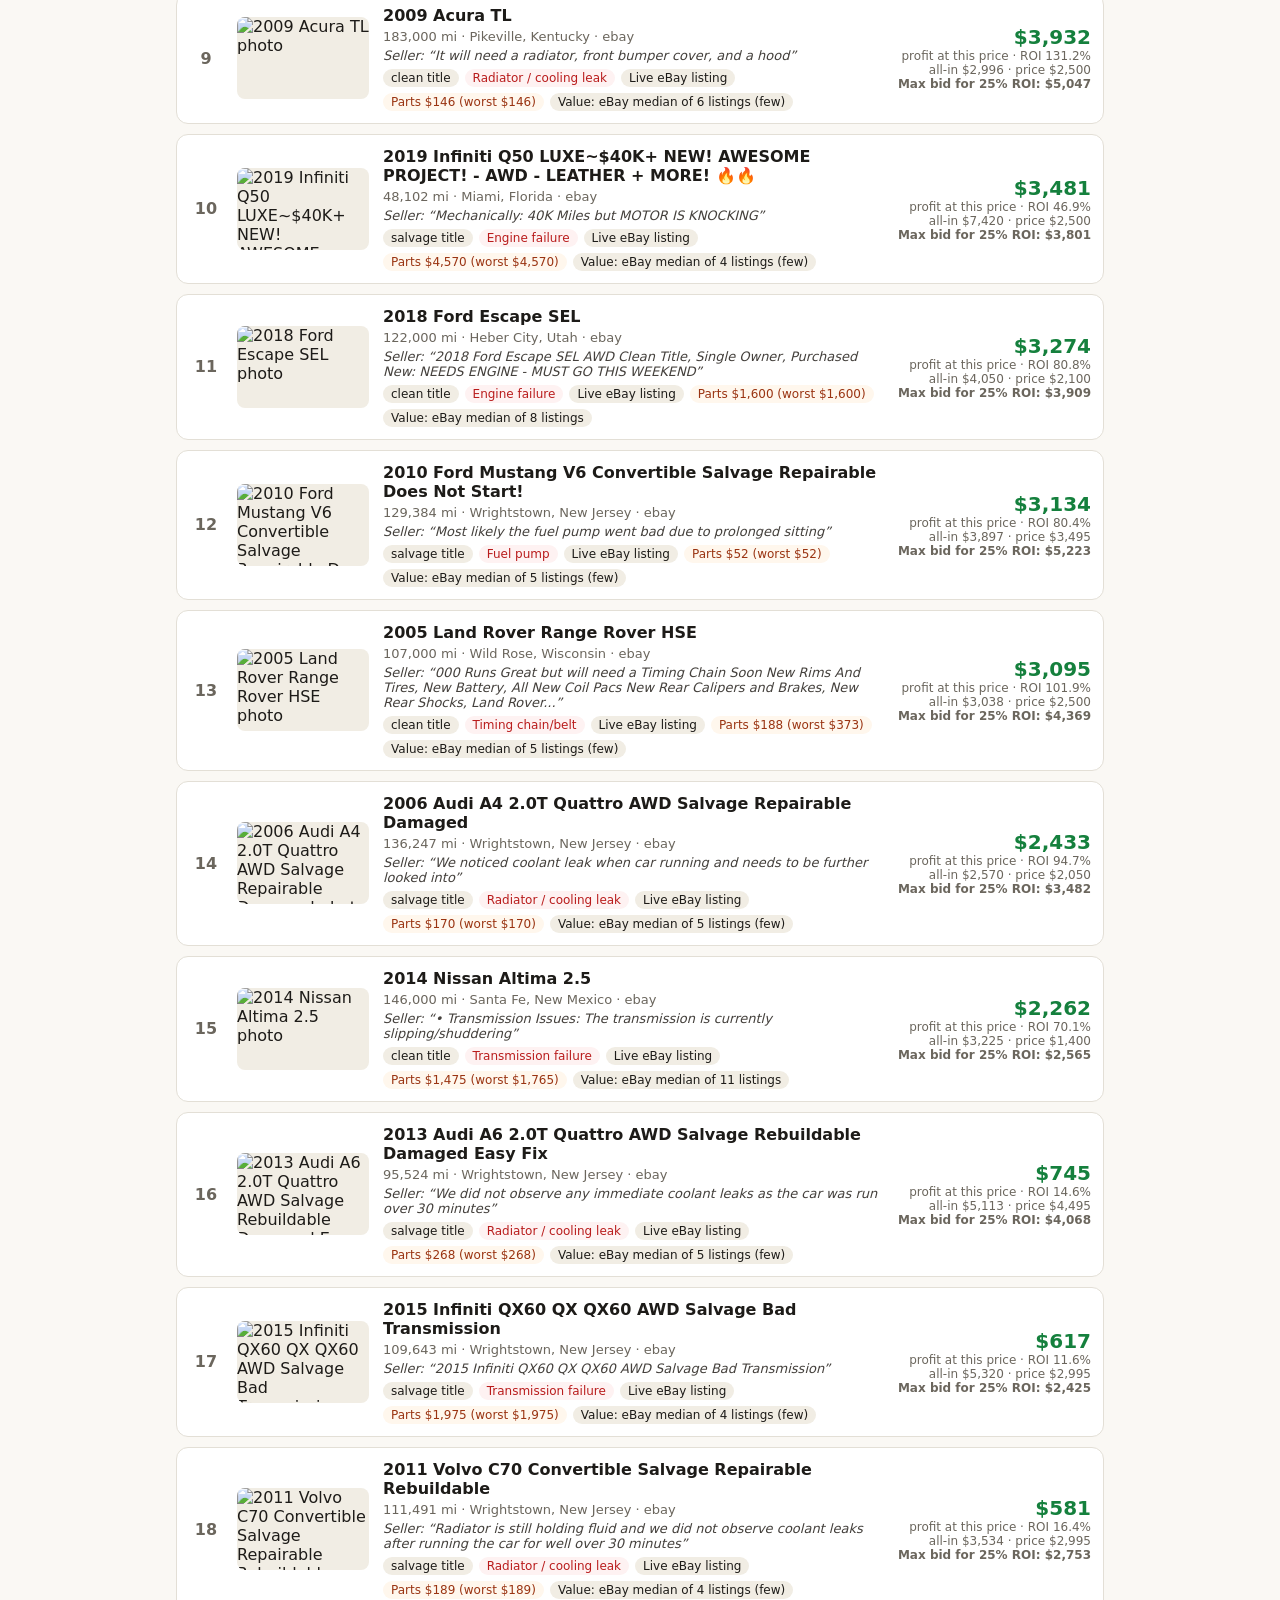
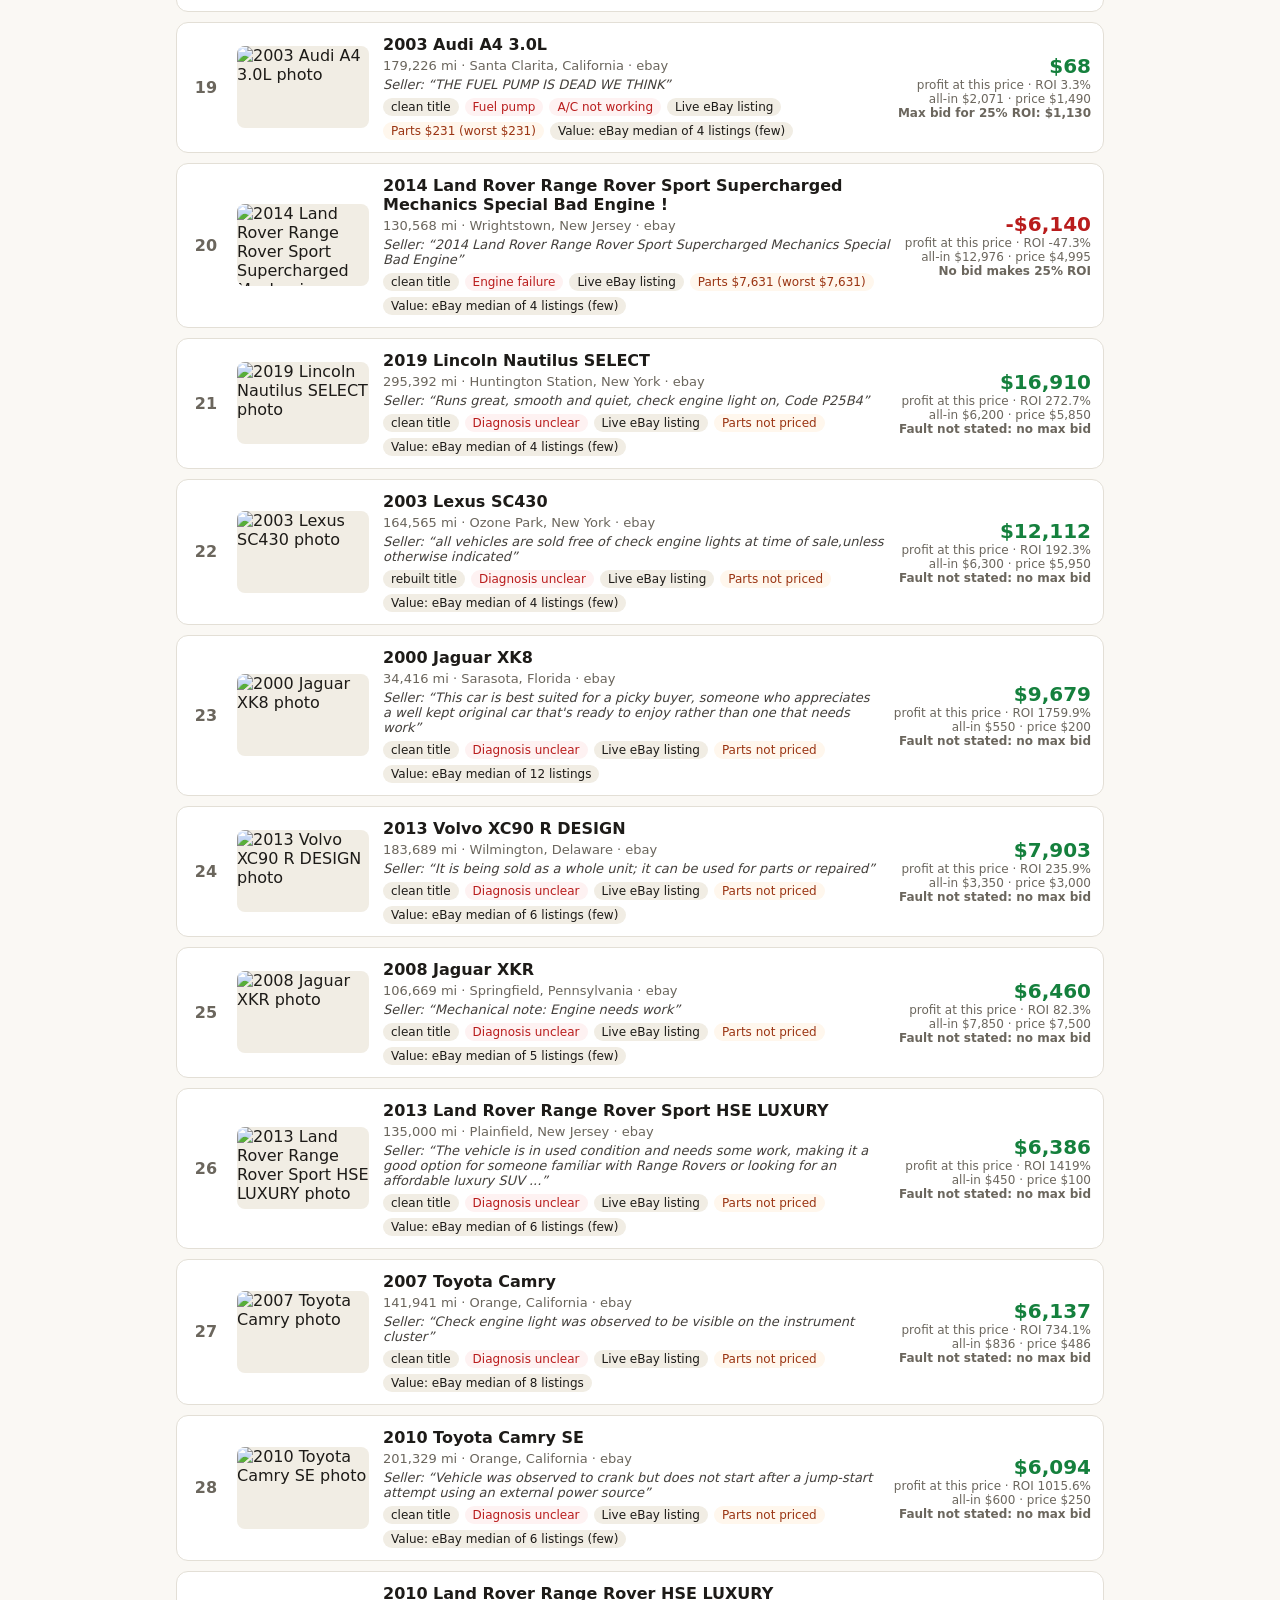
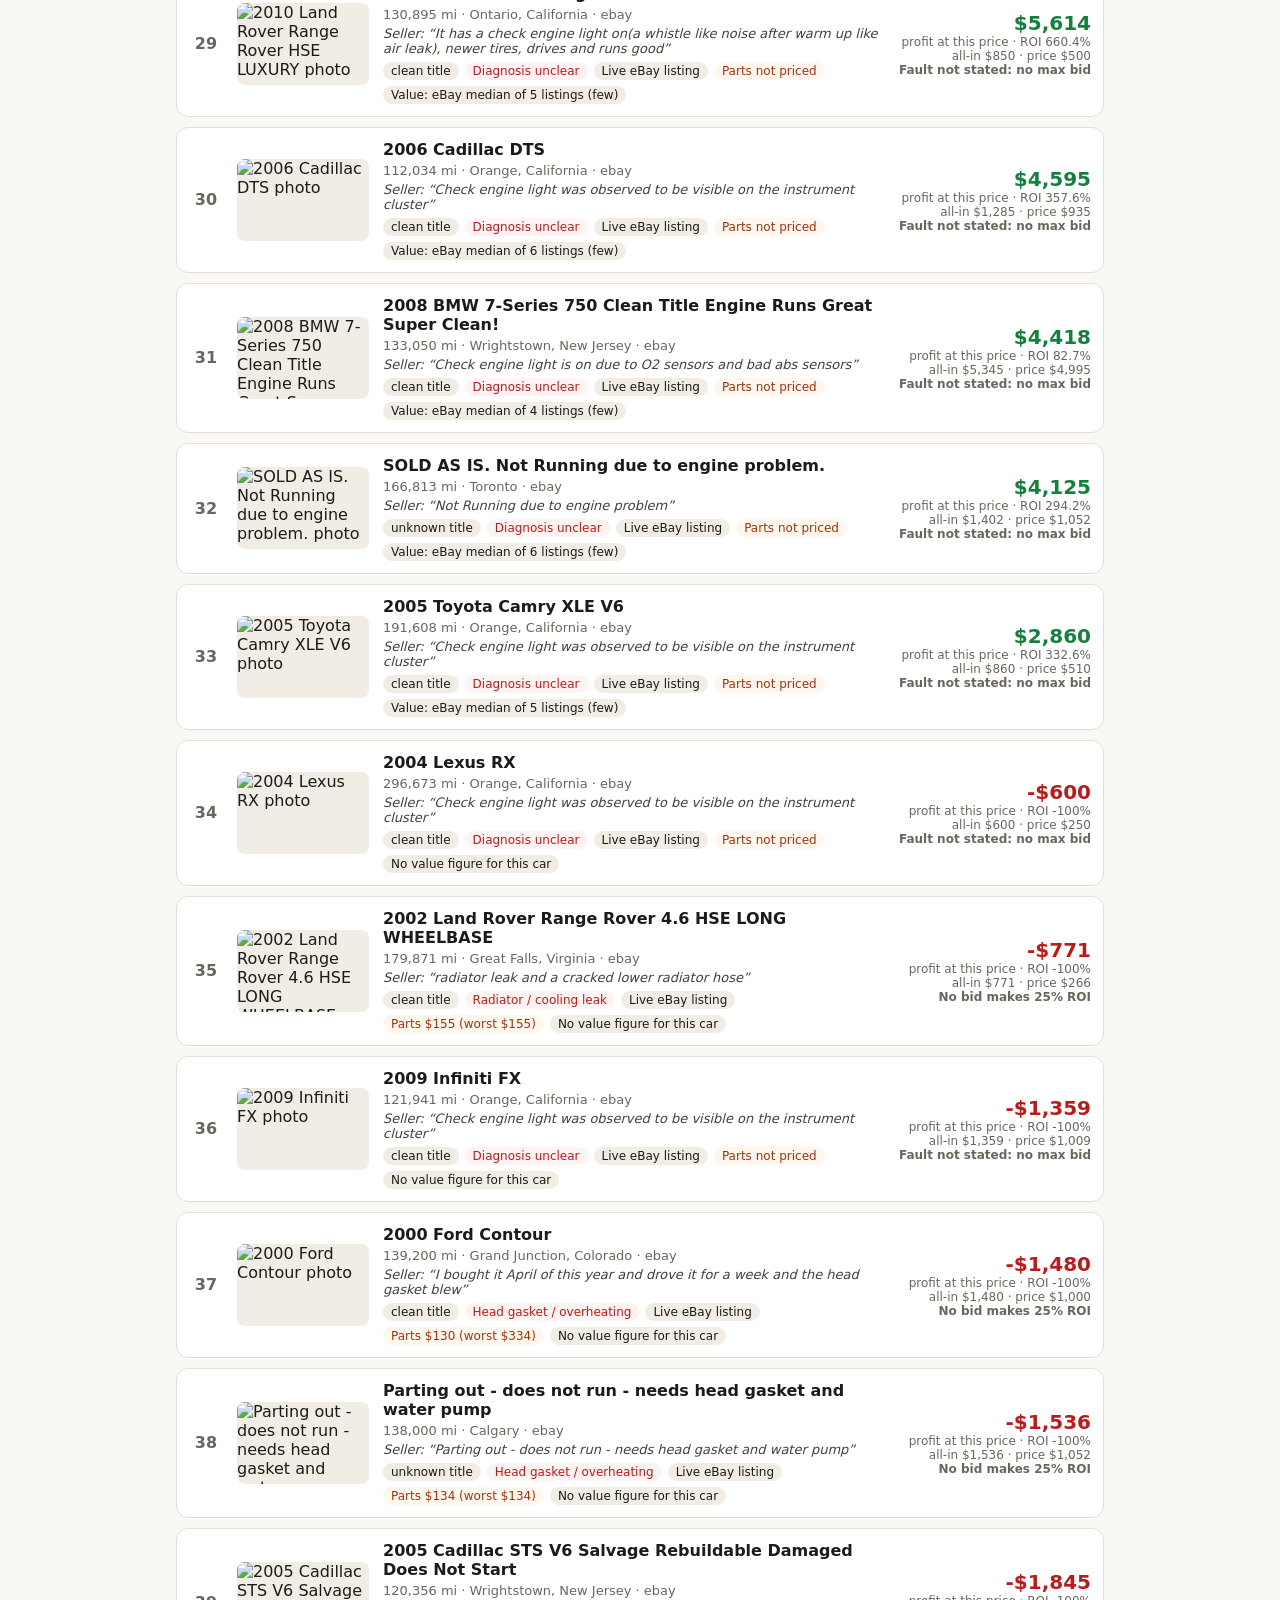
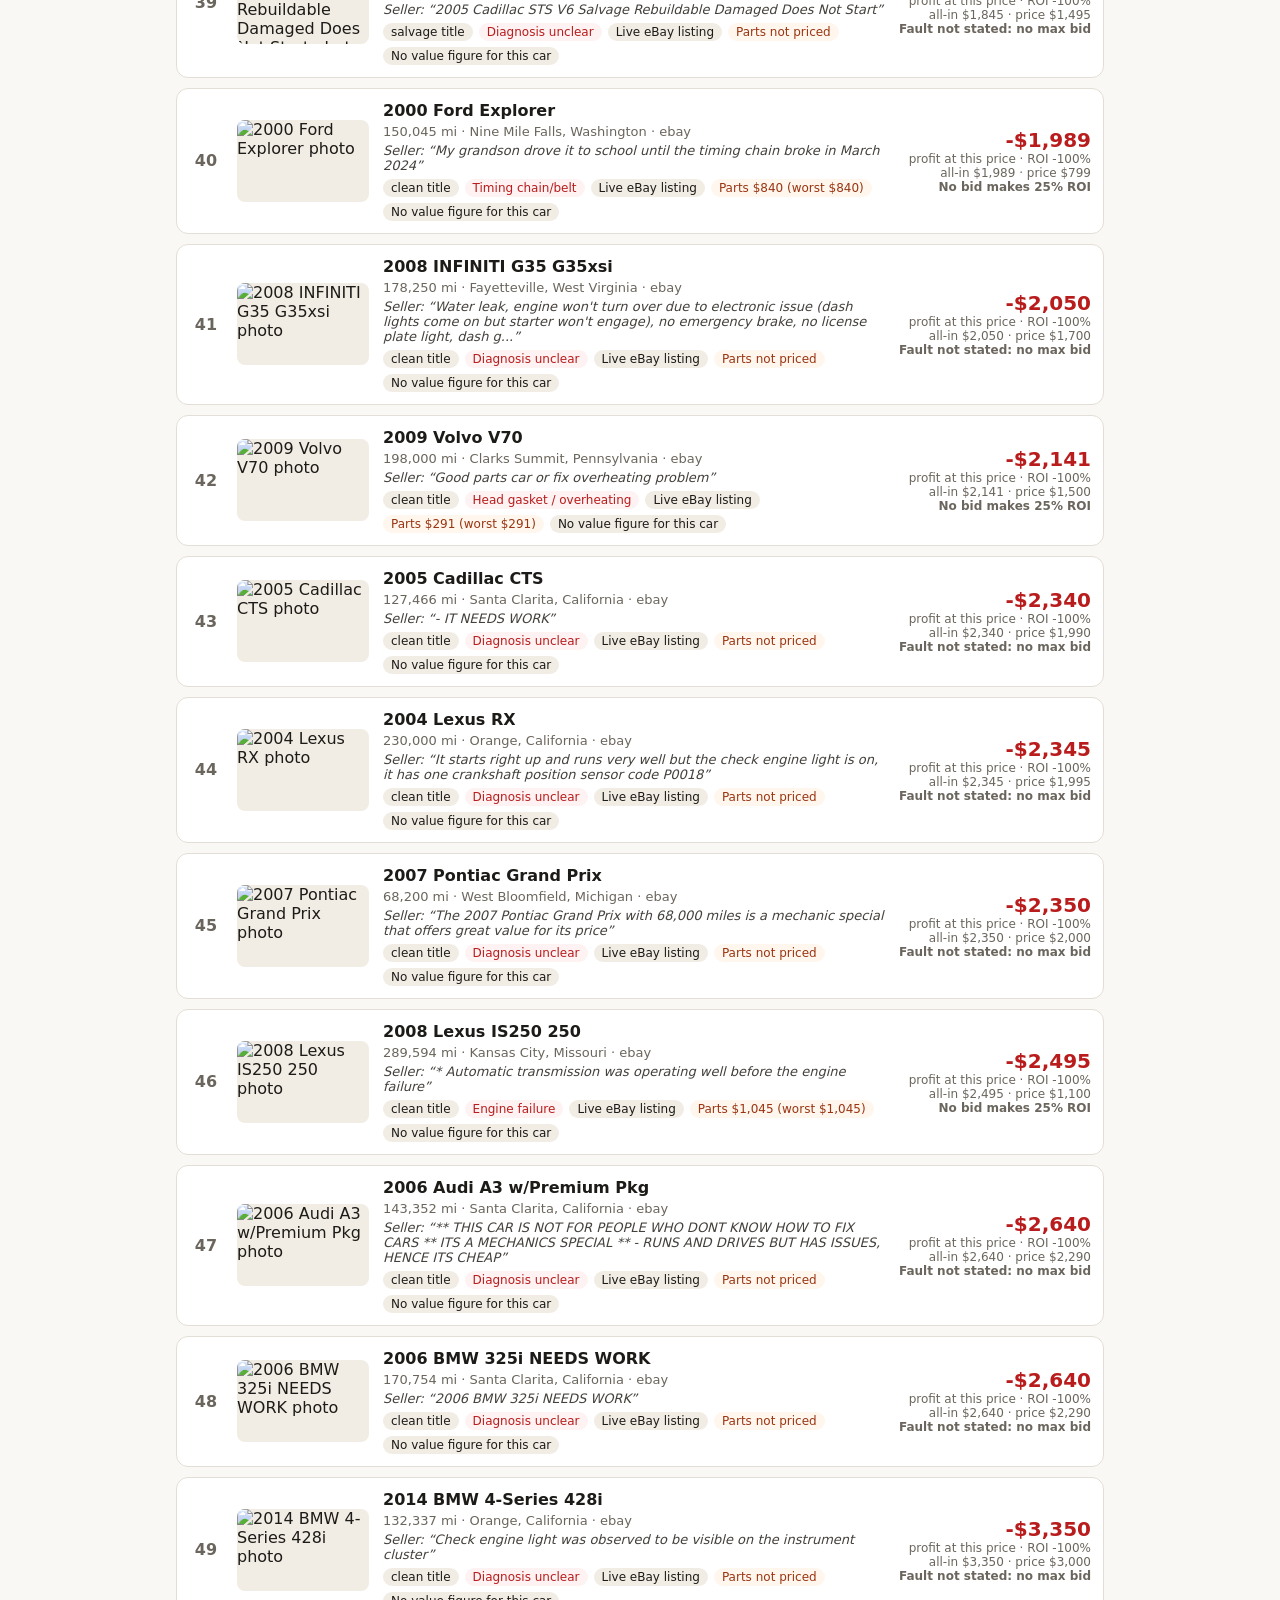
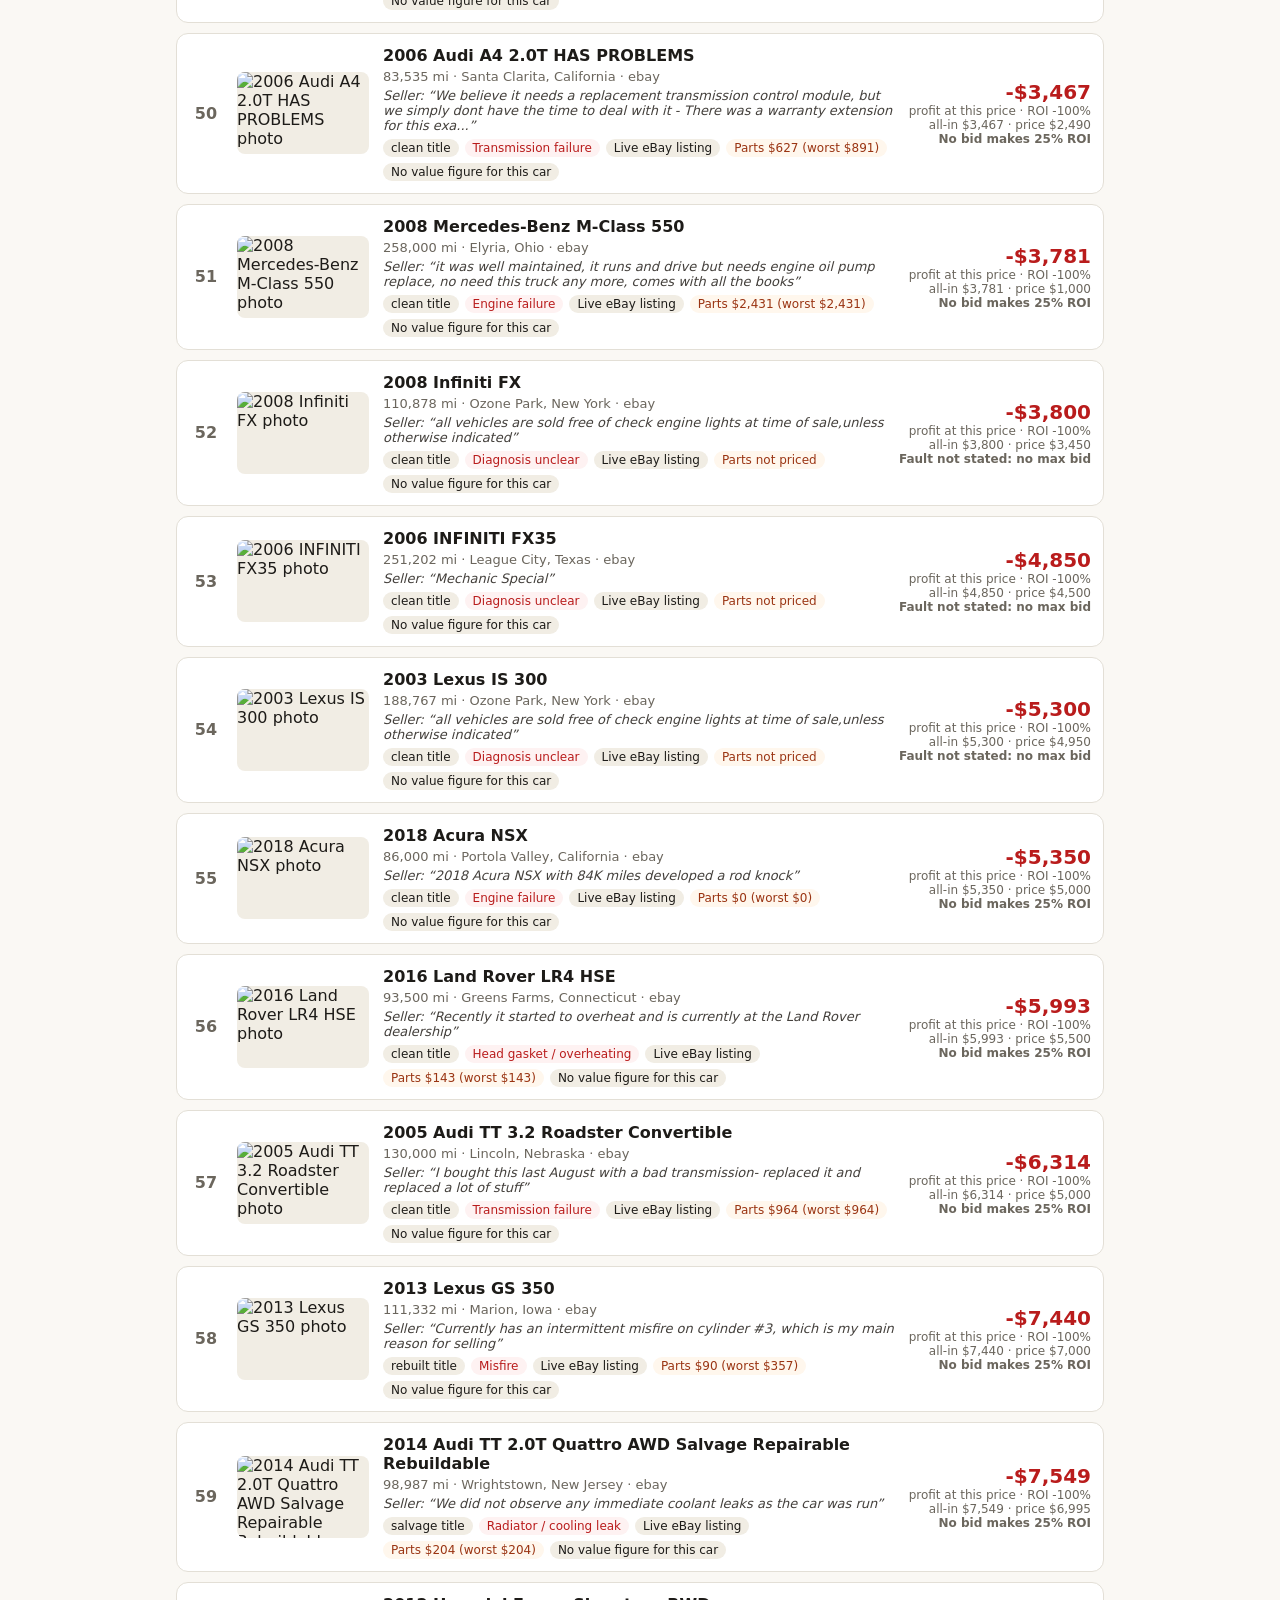
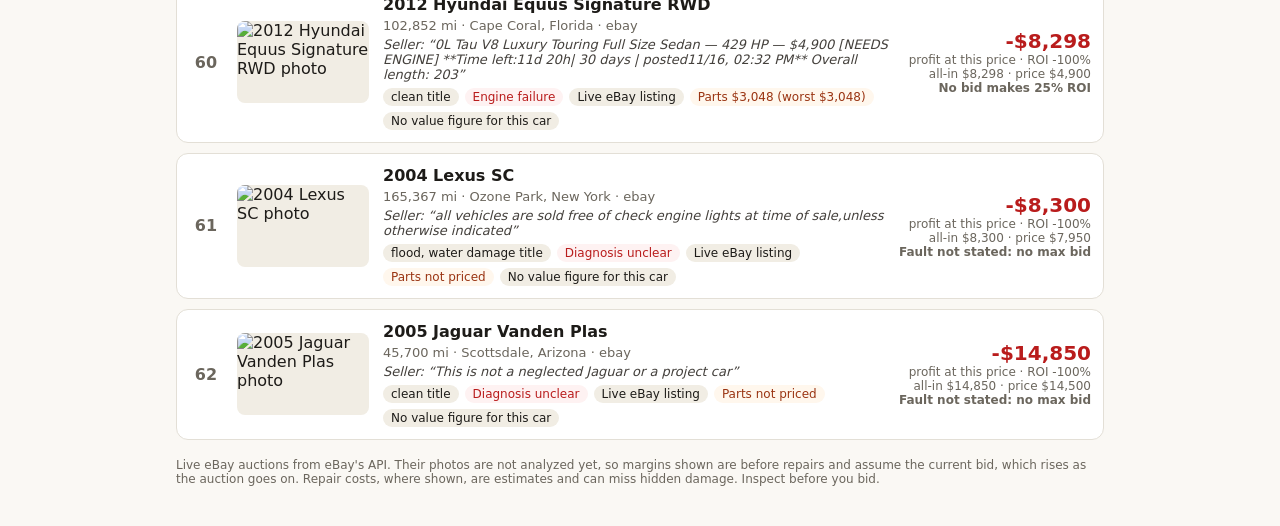
==== commit e40d0b87: "LotFinder 0.22.0" ====
--- a/index.html
+++ b/index.html
@@ -28,6 +28,16 @@
     <label>Year
       <select id="year" name="year"><option value="">Any year</option></select>
     </label>
+    <label>Your ZIP
+      <input id="zip" name="zip" inputmode="numeric" pattern="[0-9]{5}" maxlength="5" placeholder="e.g. 07001" size="6">
+    </label>
+    <label>Within
+      <select id="within" name="within">
+        <option value="">Any distance</option><option value="100">100 mi</option>
+        <option value="250">250 mi</option><option value="500">500 mi</option>
+        <option value="1000">1,000 mi</option>
+      </select>
+    </label>
     <button type="submit">Find deals</button>
   </form>
 
